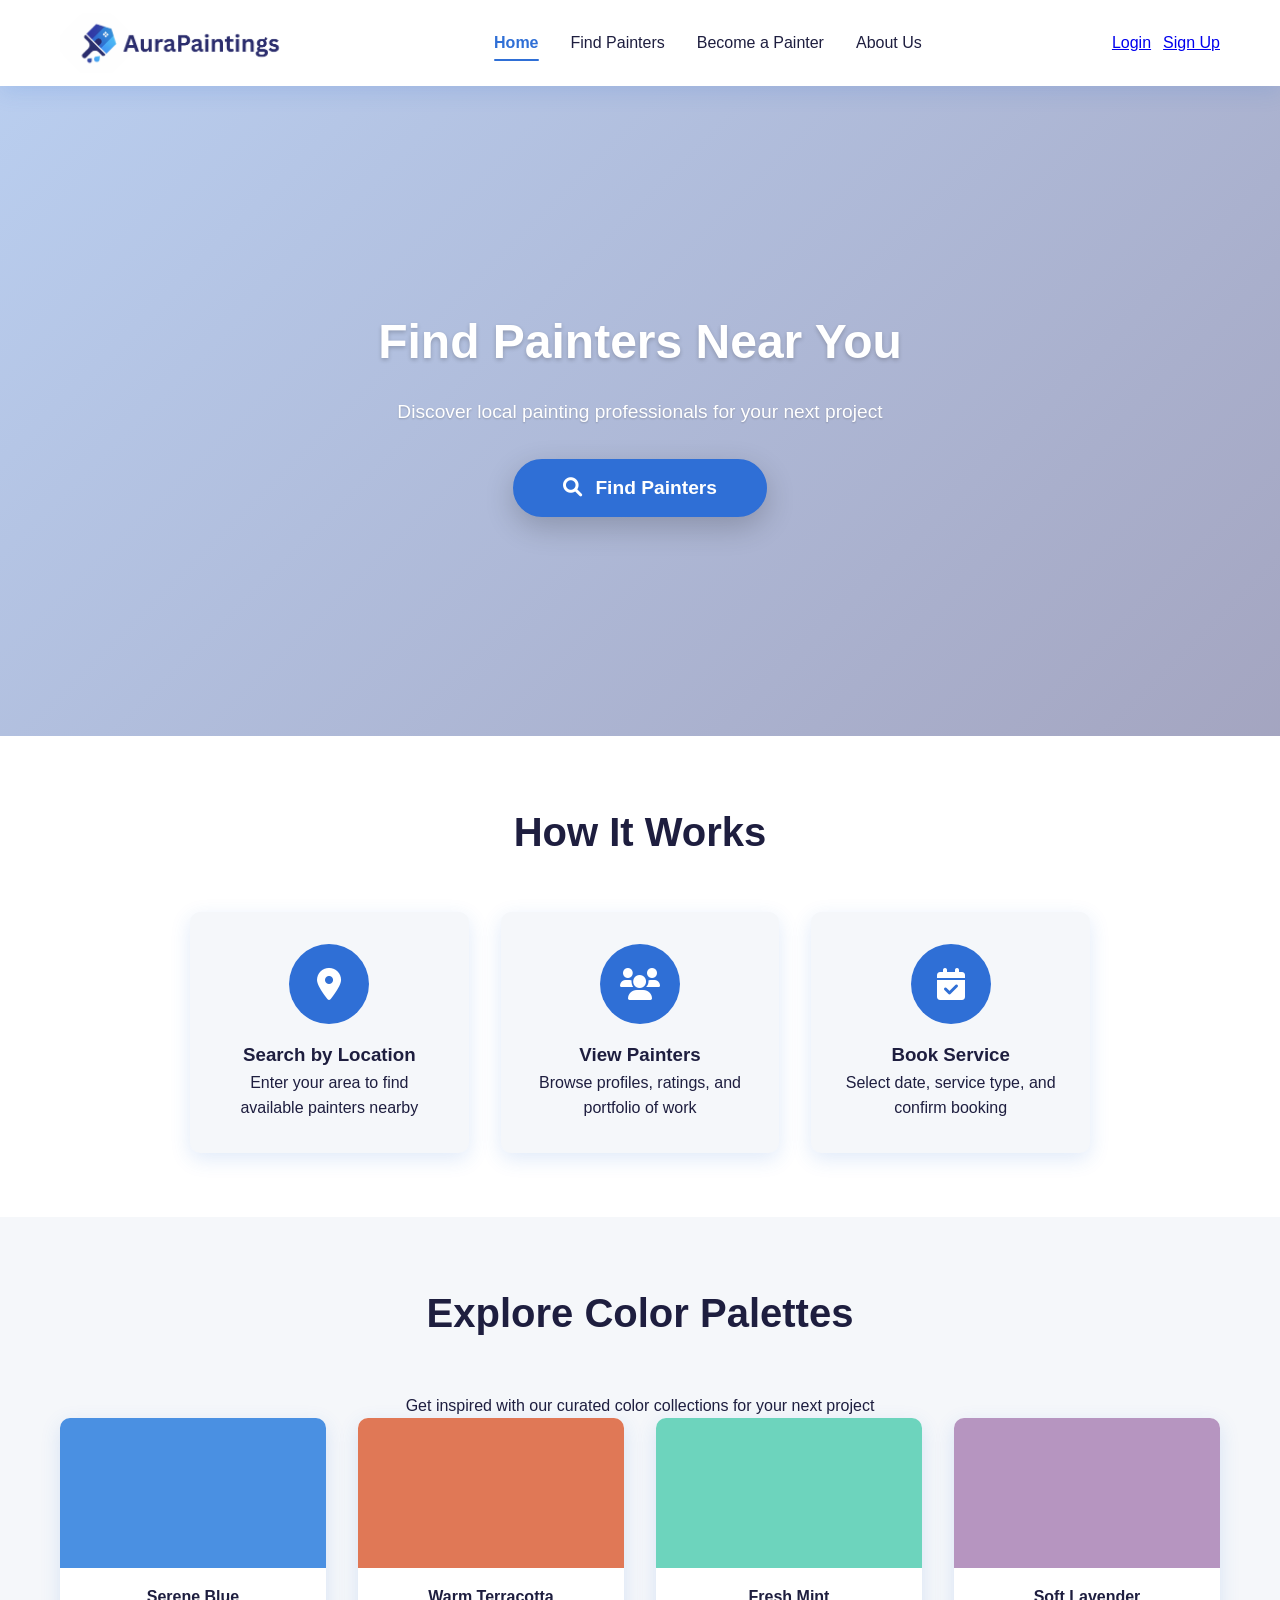
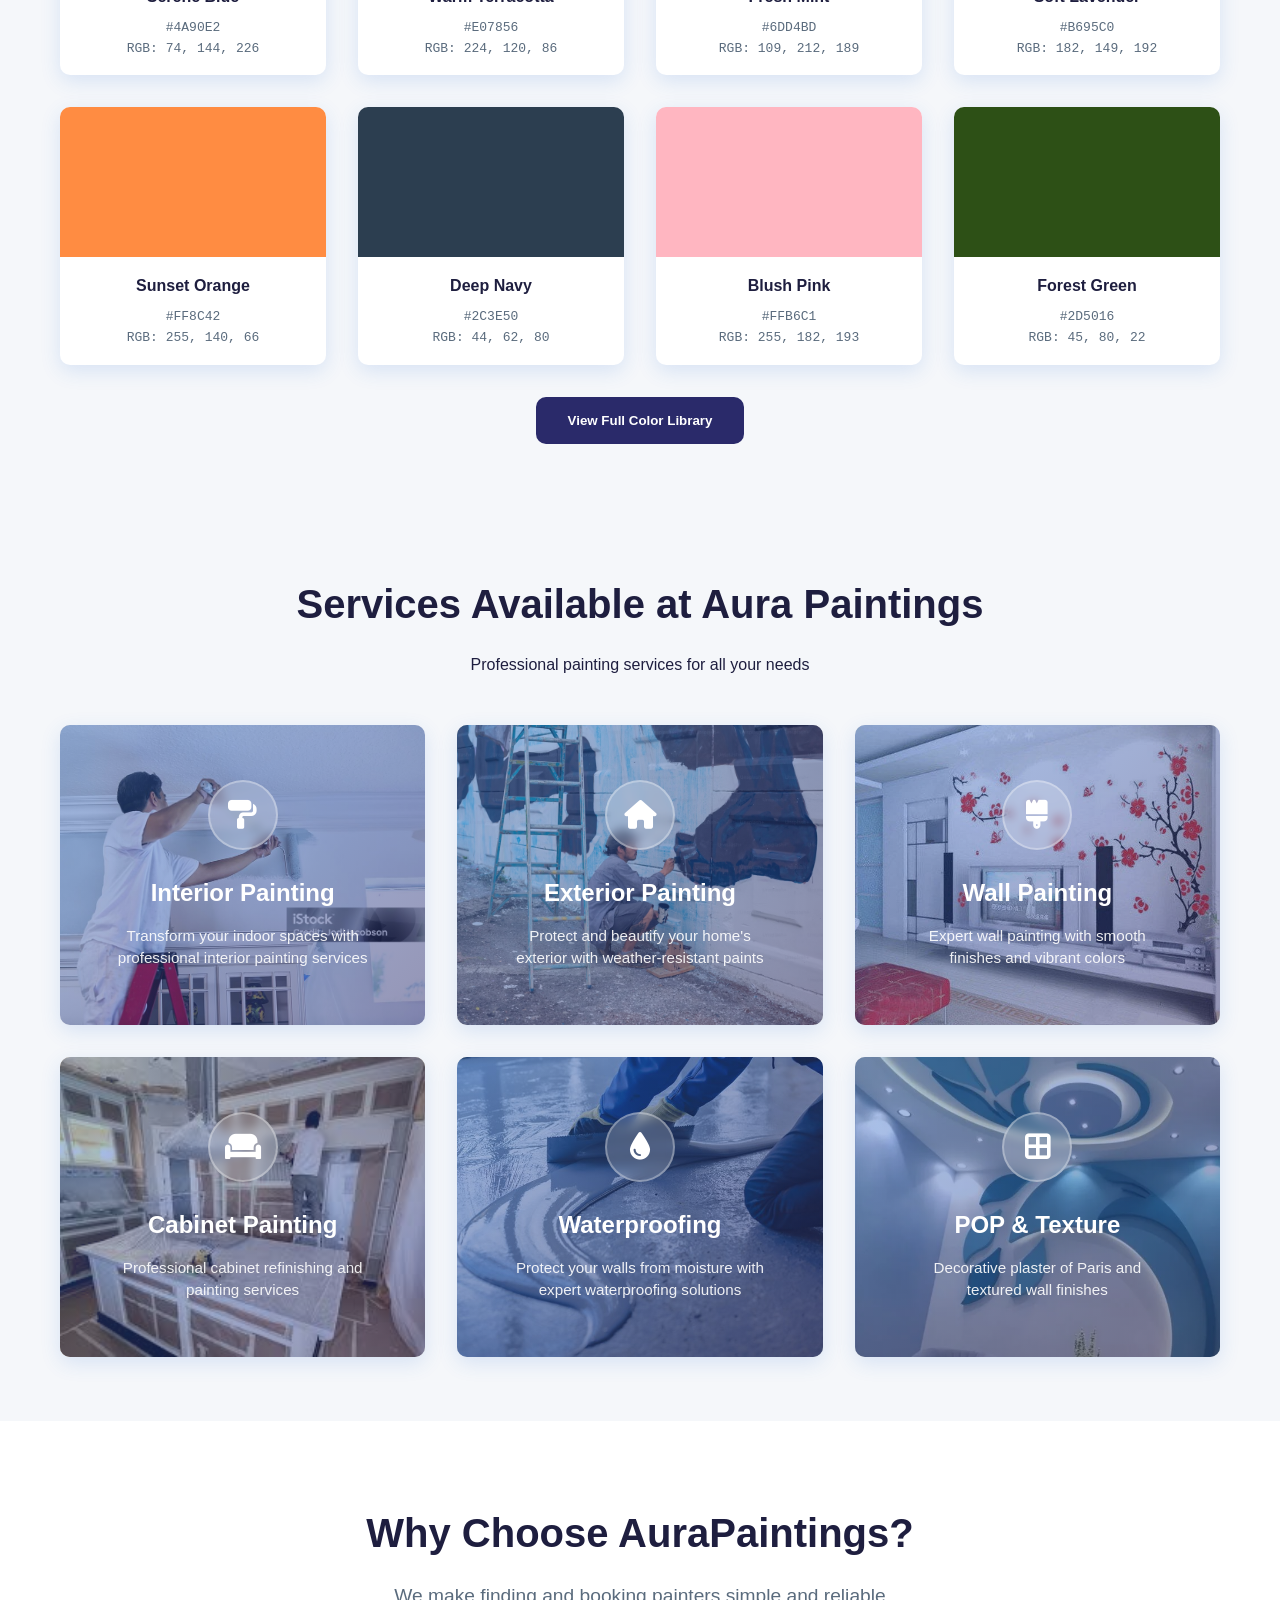
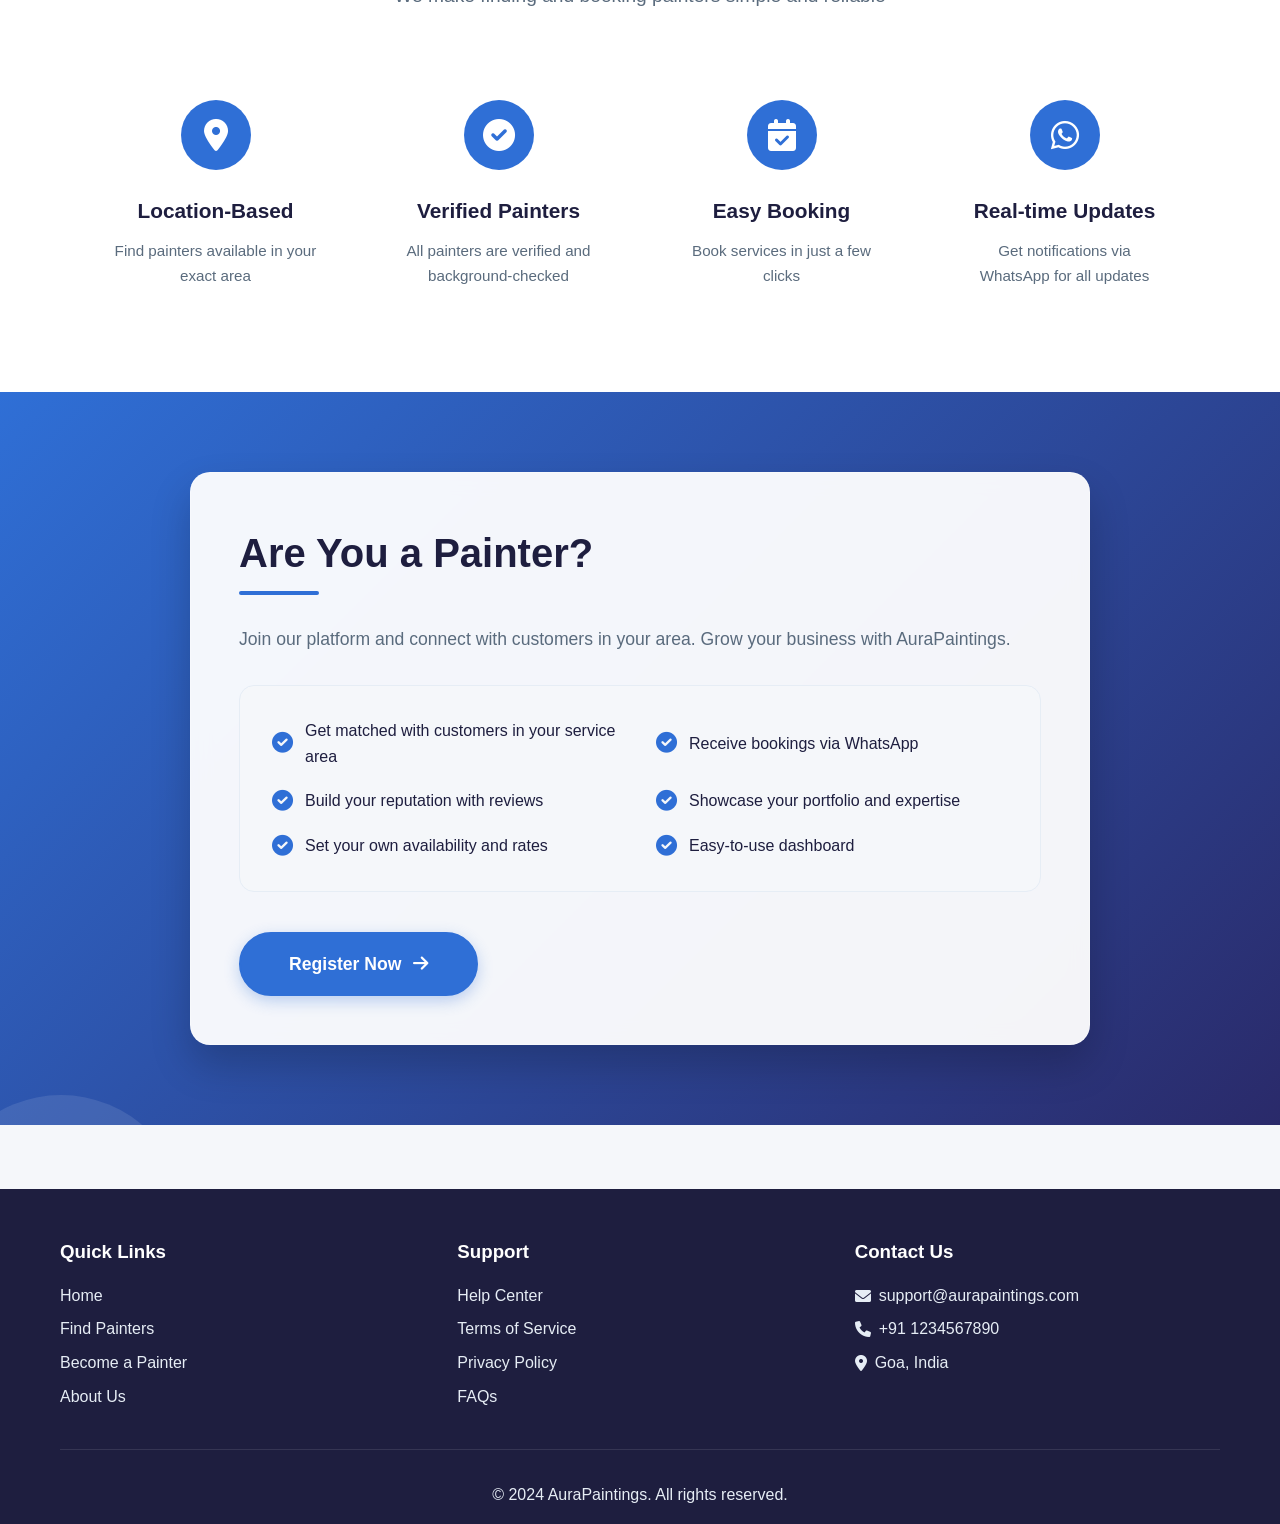
==== index.html @ fc6d00f0 "V1" ====
<!DOCTYPE html>
<html lang="en">
<head>
    <meta charset="UTF-8">
    <meta name="viewport" content="width=device-width, initial-scale=1.0">
    <title>AuraPaintings - Find Professional Painters</title>
    <link rel="stylesheet" href="css/style.css">
    <link rel="stylesheet" href="https://cdnjs.cloudflare.com/ajax/libs/font-awesome/6.0.0/css/all.min.css">
</head>
<body>
    <!-- Navbar -->
   <!-- Navbar -->
<!-- Navbar -->
<!-- Navbar -->
<!-- Navbar -->
<nav class="navbar">
    <div class="nav-container">
        <!-- Logo - Left on desktop, Center on mobile -->
        <div class="logo-area">
            <a href="index.html">
                <img src="images/logo.png" alt="AuraPaintings" onerror="this.style.display='none'; this.parentElement.innerHTML='<h2>AuraPaintings</h2>';">
                <h2 style="display: none;">AuraPaintings</h2>
            </a>
        </div>
        
        <!-- Desktop Navigation Links (Visible only on desktop) -->
        <div class="desktop-nav">
            <a href="index.html" class="active">Home</a>
            <a href="find-painters.html">Find Painters</a>
            <a href="become-painter.html">Become a Painter</a>
            <!-- <a href="color-library.html">Color Library</a> -->
            <a href="about.html">About Us</a>
            <!-- <a href="contact.html">Contact</a> -->
        </div>
        
        <!-- Auth Buttons - Right (Visible on desktop) -->
        <div class="auth-buttons desktop-only">
            <a href="login.html" class="btn btn-outline">Login</a>
            <a href="signup.html" class="btn btn-primary">Sign Up</a>
        </div>
        
        <!-- Hamburger Menu - Right on mobile (Hidden on desktop) -->
        <div class="hamburger-menu mobile-only" id="hamburgerMenu" onclick="toggleMobileMenu()">
            <span></span>
            <span></span>
            <span></span>
        </div>
    </div>
</nav>

<!-- Mobile Navigation Menu (Slide-out from right) -->
<div class="mobile-nav" id="mobileNav">
    <div class="mobile-nav-header">
        <h3>Menu</h3>
        <button class="close-menu" onclick="toggleMobileMenu()">×</button>
    </div>
    
    <ul class="mobile-nav-links">
        <li><a href="index.html"><i class="fas fa-home"></i> Home</a></li>
        <li><a href="find-painters.html"><i class="fas fa-search"></i> Find Painters</a></li>
        <li><a href="become-painter.html"><i class="fas fa-brush"></i> Become a Painter</a></li>
        <!-- <li><a href="color-library.html"><i class="fas fa-palette"></i> Color Library</a></li> -->
        <li><a href="about.html"><i class="fas fa-info-circle"></i> About Us</a></li>
        <!-- <li><a href="contact.html"><i class="fas fa-envelope"></i> Contact</a></li> -->
    </ul>
    
    <div class="mobile-nav-footer">
        <a href="login.html" class="btn btn-outline">Login</a>
        <a href="signup.html" class="btn btn-primary">Sign Up</a>
    </div>
</div>

<!-- Menu Overlay -->
<div class="menu-overlay" id="menuOverlay" onclick="toggleMobileMenu()"></div>

    <!-- Hero Section -->
   <section class="hero">
    <!-- Video Background -->
    <div class="video-background">
        <video autoplay loop muted playsinline>
            <!-- Add multiple sources for compatibility -->
            <source src="images\8675539-hd_1920_1080_30fps.mp4" type="video/mp4">
            <!-- Fallback if video doesn't load -->
            Your browser does not support the video tag.
        </video>
    </div>
    <!-- Color Overlay -->
    <div class="video-overlay"></div>
    
    <!-- Content -->
      <div class="container">
        <h1>Find Painters Near You</h1>
        <p>Discover local painting professionals for your next project</p>
        <div class="button-container">
            <button onclick="window.location.href='find-painters.html'" class="btn-hero">
                <i class="fas fa-search"></i> Find Painters
            </button>
        </div>
    </div>
</section>

    <!-- How It Works -->
    <section class="how-it-works">
        <div class="container">
            <h2>How It Works</h2>
            <div class="steps">
                <div class="step-card">
                    <div class="step-icon"><i class="fas fa-map-marker-alt"></i></div>
                    <h3>Search by Location</h3>
                    <p>Enter your area to find available painters nearby</p>
                </div>
                <div class="step-card">
                    <div class="step-icon"><i class="fas fa-users"></i></div>
                    <h3>View Painters</h3>
                    <p>Browse profiles, ratings, and portfolio of work</p>
                </div>
                <div class="step-card">
                    <div class="step-icon"><i class="fas fa-calendar-check"></i></div>
                    <h3>Book Service</h3>
                    <p>Select date, service type, and confirm booking</p>
                </div>
            </div>
        </div>
    </section>

    <!-- Color Palettes -->
    <section class="color-palettes">
        <div class="container">
            <h2>Explore Color Palettes</h2>
            <p class="text-center">Get inspired with our curated color collections for your next project</p>
            
            <div class="color-grid">
                <div class="color-card">
                    <div class="color-swatch" style="background: #4A90E2;"></div>
                    <div class="color-info">
                        <div class="color-name">Serene Blue</div>
                        <div class="color-hex">#4A90E2</div>
                        <div class="color-hex">RGB: 74, 144, 226</div>
                    </div>
                </div>
                <div class="color-card">
                    <div class="color-swatch" style="background: #E07856;"></div>
                    <div class="color-info">
                        <div class="color-name">Warm Terracotta</div>
                        <div class="color-hex">#E07856</div>
                        <div class="color-hex">RGB: 224, 120, 86</div>
                    </div>
                </div>
                <div class="color-card">
                    <div class="color-swatch" style="background: #6DD4BD;"></div>
                    <div class="color-info">
                        <div class="color-name">Fresh Mint</div>
                        <div class="color-hex">#6DD4BD</div>
                        <div class="color-hex">RGB: 109, 212, 189</div>
                    </div>
                </div>
                <div class="color-card">
                    <div class="color-swatch" style="background: #B695C0;"></div>
                    <div class="color-info">
                        <div class="color-name">Soft Lavender</div>
                        <div class="color-hex">#B695C0</div>
                        <div class="color-hex">RGB: 182, 149, 192</div>
                    </div>
                </div>
            </div>

            <div class="color-grid" style="margin-top: 2rem;">
                <div class="color-card">
                    <div class="color-swatch" style="background: #FF8C42;"></div>
                    <div class="color-info">
                        <div class="color-name">Sunset Orange</div>
                        <div class="color-hex">#FF8C42</div>
                        <div class="color-hex">RGB: 255, 140, 66</div>
                    </div>
                </div>
                <div class="color-card">
                    <div class="color-swatch" style="background: #2C3E50;"></div>
                    <div class="color-info">
                        <div class="color-name">Deep Navy</div>
                        <div class="color-hex">#2C3E50</div>
                        <div class="color-hex">RGB: 44, 62, 80</div>
                    </div>
                </div>
                <div class="color-card">
                    <div class="color-swatch" style="background: #FFB6C1;"></div>
                    <div class="color-info">
                        <div class="color-name">Blush Pink</div>
                        <div class="color-hex">#FFB6C1</div>
                        <div class="color-hex">RGB: 255, 182, 193</div>
                    </div>
                </div>
                <div class="color-card">
                    <div class="color-swatch" style="background: #2D5016;"></div>
                    <div class="color-info">
                        <div class="color-name">Forest Green</div>
                        <div class="color-hex">#2D5016</div>
                        <div class="color-hex">RGB: 45, 80, 22</div>
                    </div>
                </div>
            </div>

            <button class="btn-secondary" onclick="viewFullLibrary()">View Full Color Library</button>
        </div>
    </section>

    <!-- Services -->
   <section class="services">
    <div class="container">
        <h2>Services Available at Aura Paintings</h2>
        <p class="text-center">Professional painting services for all your needs</p>
        
        <div class="service-grid">
            <div class="service-card" style="background-image: url('images/services/interiorPainting.jpg');">
                <div class="service-overlay"></div>
                <div class="service-content">
                    <div class="service-icon"><i class="fas fa-paint-roller"></i></div>
                    <h3>Interior Painting</h3>
                    <p>Transform your indoor spaces with professional interior painting services</p>
                </div>
            </div>
            
            <div class="service-card" style="background-image: url('images/services/exterior painting.avif');">
                <div class="service-overlay"></div>
                <div class="service-content">
                    <div class="service-icon"><i class="fas fa-home"></i></div>
                    <h3>Exterior Painting</h3>
                    <p>Protect and beautify your home's exterior with weather-resistant paints</p>
                </div>
            </div>
            
            <div class="service-card" style="background-image: url('images/services/wallpainting.webp');">
                <div class="service-overlay"></div>
                <div class="service-content">
                    <div class="service-icon"><i class="fas fa-brush"></i></div>
                    <h3>Wall Painting</h3>
                    <p>Expert wall painting with smooth finishes and vibrant colors</p>
                </div>
            </div>
            
            <div class="service-card" style="background-image: url('images/services/cabinet.jpg');">
                <div class="service-overlay"></div>
                <div class="service-content">
                    <div class="service-icon"><i class="fas fa-couch"></i></div>
                    <h3>Cabinet Painting</h3>
                    <p>Professional cabinet refinishing and painting services</p>
                </div>
            </div>
            
            <div class="service-card" style="background-image: url('images/services/waterproofing.jpg');">
                <div class="service-overlay"></div>
                <div class="service-content">
                    <div class="service-icon"><i class="fas fa-tint"></i></div>
                    <h3>Waterproofing</h3>
                    <p>Protect your walls from moisture with expert waterproofing solutions</p>
                </div>
            </div>
            
            <div class="service-card" style="background-image: url('images/services/pop.webp');">
                <div class="service-overlay"></div>
                <div class="service-content">
                    <div class="service-icon"><i class="fas fa-border-all"></i></div>
                    <h3>POP & Texture</h3>
                    <p>Decorative plaster of Paris and textured wall finishes</p>
                </div>
            </div>
        </div>
    </div>
</section>
<!-- ===== WHY CHOOSE US ===== -->
<section class="why-choose-us">
    <div class="container">
        <h2>Why Choose AuraPaintings?</h2>
        <p class="section-subtitle">We make finding and booking painters simple and reliable</p>
        
        <div class="features-grid">
            <!-- Feature 1 -->
            <div class="feature-card">
                <div class="feature-icon">
                    <i class="fas fa-map-marker-alt"></i>
                </div>
                <h3>Location-Based</h3>
                <p>Find painters available in your exact area</p>
            </div>
            
            <!-- Feature 2 -->
            <div class="feature-card">
                <div class="feature-icon">
                    <i class="fas fa-check-circle"></i>
                </div>
                <h3>Verified Painters</h3>
                <p>All painters are verified and background-checked</p>
            </div>
            
            <!-- Feature 3 -->
            <div class="feature-card">
                <div class="feature-icon">
                    <i class="fas fa-calendar-check"></i>
                </div>
                <h3>Easy Booking</h3>
                <p>Book services in just a few clicks</p>
            </div>
            
            <!-- Feature 4 -->
            <div class="feature-card">
                <div class="feature-icon">
                    <i class="fab fa-whatsapp"></i>
                </div>
                <h3>Real-time Updates</h3>
                <p>Get notifications via WhatsApp for all updates</p>
            </div>
        </div>
    </div>
</section>

<!-- ===== JOIN AS PAINTER ===== -->
<section class="join-painter">
    <div class="container">
        <div class="painter-cta">
            <div class="painter-cta-content">
                <h2>Are You a Painter?</h2>
                <p class="cta-subtitle">Join our platform and connect with customers in your area. Grow your business with AuraPaintings.</p>
                
                <div class="benefits-grid">
                    <div class="benefit-item">
                        <i class="fas fa-check-circle"></i>
                        <span>Get matched with customers in your service area</span>
                    </div>
                    <div class="benefit-item">
                        <i class="fas fa-check-circle"></i>
                        <span>Receive bookings via WhatsApp</span>
                    </div>
                    <div class="benefit-item">
                        <i class="fas fa-check-circle"></i>
                        <span>Build your reputation with reviews</span>
                    </div>
                    <div class="benefit-item">
                        <i class="fas fa-check-circle"></i>
                        <span>Showcase your portfolio and expertise</span>
                    </div>
                    <div class="benefit-item">
                        <i class="fas fa-check-circle"></i>
                        <span>Set your own availability and rates</span>
                    </div>
                    <div class="benefit-item">
                        <i class="fas fa-check-circle"></i>
                        <span>Easy-to-use dashboard</span>
                    </div>
                </div>
                
                <a href="become-painter.html" class="btn-register">
                    Register Now <i class="fas fa-arrow-right"></i>
                </a>
            </div>
        </div>
    </div>
</section>

    <!-- Footer -->
    <footer class="footer">
        <div class="container">
            <div class="footer-content">
                <div class="footer-section">
                    <h3>Quick Links</h3>
                    <ul>
                        <li><a href="index.html">Home</a></li>
                        <li><a href="find-painters.html">Find Painters</a></li>
                        <li><a href="#">Become a Painter</a></li>
                        <li><a href="#">About Us</a></li>
                    </ul>
                </div>
                <div class="footer-section">
                    <h3>Support</h3>
                    <ul>
                        <li><a href="#">Help Center</a></li>
                        <li><a href="#">Terms of Service</a></li>
                        <li><a href="#">Privacy Policy</a></li>
                        <li><a href="#">FAQs</a></li>
                    </ul>
                </div>
                <div class="footer-section">
                    <h3>Contact Us</h3>
                    <ul class="contact-info">
                        <li><i class="fas fa-envelope"></i> support@aurapaintings.com</li>
                        <li><i class="fas fa-phone"></i> +91 1234567890</li>
                        <li><i class="fas fa-map-marker-alt"></i> Goa, India</li>
                    </ul>
                </div>
            </div>
            <div class="footer-bottom">
                <p>&copy; 2024 AuraPaintings. All rights reserved.</p>
            </div>
        </div>
    </footer>

    <script src="js/main.js"></script>
</body>
</html>
---- css/style.css ----
/* ===== RESET & BASE STYLES ===== */
* {
    margin: 0;
    padding: 0;
    box-sizing: border-box;
}

:root {
    /* Brand Colors (from logo) */
    --primary: #2F6FD6;        /* Main blue */
    --secondary: #2A2A6A;      /* Dark blue / text logo color */
    --accent: #6EC8FF;         /* Light cyan highlight */

    /* UI Colors */
    --dark: #1E1E3F;
    --light: #F5F7FA;
    --gray: #E6EDF5;
    --white: #FFFFFF;

    /* Status Colors */
    --success: #2ECC71;
    --danger: #FF6B6B;
    --warning: #FF8C42;

    /* Text */
    --text-dark: #1E1E3F;
    --text-light: #5A6B7D;

    /* UI Effects */
    --shadow: 0 6px 20px rgba(47, 111, 214, 0.15);
    --border-radius: 10px;
}

body {
    font-family: -apple-system, BlinkMacSystemFont, 'Segoe UI', Roboto, Oxygen, Ubuntu, sans-serif;
    line-height: 1.6;
    color: var(--text-dark);
    background-color: var(--light);
}

.container {
    max-width: 1200px;
    margin: 0 auto;
    padding: 0 20px;
}

/* ===== NAVBAR ===== */
/* ===== NAVBAR ===== */
.navbar {
    background: var(--white);
    box-shadow: var(--shadow);
    position: sticky;
    top: 0;
    z-index: 1000;
    padding: 0.8rem 0;
}

.nav-container {
    display: flex;
    justify-content: space-between;
    align-items: center;
    max-width: 1200px;
    margin: 0 auto;
    padding: 0 20px;
}

/* Logo Area */
.logo-area {
    display: flex;
    align-items: center;
}

.logo-area a {
    display: flex;
    align-items: center;
    text-decoration: none;
}

.logo-area img {
    max-height: 60px;
    width: auto;
    display: block;
}

.logo-area h2 {
    color: var(--primary);
    font-size: 1.5rem;
    margin: 0;
}

/* Desktop Navigation */
.desktop-nav {
    display: flex;
    gap: 2rem;
    align-items: center;
}

.desktop-nav a {
    text-decoration: none;
    color: var(--text-dark);
    font-weight: 500;
    transition: color 0.3s;
    font-size: 1rem;
}

.desktop-nav a:hover {
    color: var(--primary);
}

.desktop-nav a.active {
    color: var(--primary);
    font-weight: 600;
    position: relative;
}

.desktop-nav a.active::after {
    content: '';
    position: absolute;
    bottom: -5px;
    left: 0;
    width: 100%;
    height: 2px;
    background: var(--primary);
    border-radius: 2px;
}

/* Auth Buttons */
.auth-buttons {
    display: flex;
    gap: 0.75rem;
    align-items: center;
}

/* Hamburger Menu (Mobile Only) */
.hamburger-menu {
    display: none;
    flex-direction: column;
    cursor: pointer;
    padding: 0.5rem;
    z-index: 1001;
}

.hamburger-menu span {
    width: 28px;
    height: 3px;
    background-color: var(--primary);
    margin: 3px 0;
    transition: 0.3s;
    border-radius: 3px;
    display: block;
}

.hamburger-menu.active span:nth-child(1) {
    transform: rotate(45deg) translate(5px, 5px);
}

.hamburger-menu.active span:nth-child(2) {
    opacity: 0;
}

.hamburger-menu.active span:nth-child(3) {
    transform: rotate(-45deg) translate(7px, -6px);
}

/* Mobile Navigation Menu (Slide-out) */
.mobile-nav {
    position: fixed;
    top: 0;
    right: -100%;
    width: 300px;
    height: 100vh;
    background: var(--white);
    box-shadow: -2px 0 20px rgba(0,0,0,0.15);
    transition: right 0.3s ease;
    z-index: 1002;
    display: flex;
    flex-direction: column;
}

.mobile-nav.active {
    right: 0;
}

.mobile-nav-header {
    display: flex;
    justify-content: space-between;
    align-items: center;
    padding: 1.5rem;
    border-bottom: 1px solid var(--gray);
}

.mobile-nav-header h3 {
    color: var(--primary);
    margin: 0;
}

.close-menu {
    background: none;
    border: none;
    font-size: 2rem;
    cursor: pointer;
    color: var(--text-light);
    line-height: 1;
    width: 40px;
    height: 40px;
    display: flex;
    align-items: center;
    justify-content: center;
}

.close-menu:hover {
    color: var(--danger);
}

.mobile-nav-links {
    list-style: none;
    padding: 1.5rem;
    margin: 0;
    flex: 1;
}

.mobile-nav-links li {
    margin-bottom: 1rem;
}

.mobile-nav-links li a {
    display: flex;
    align-items: center;
    gap: 1rem;
    padding: 0.75rem 1rem;
    color: var(--text-dark);
    text-decoration: none;
    font-size: 1.1rem;
    border-radius: var(--border-radius);
    transition: all 0.2s;
}

.mobile-nav-links li a i {
    width: 24px;
    color: var(--primary);
    font-size: 1.2rem;
}

.mobile-nav-links li a:hover {
    background: var(--light);
    color: var(--primary);
}

.mobile-nav-footer {
    padding: 1.5rem;
    border-top: 1px solid var(--gray);
    display: flex;
    flex-direction: column;
    gap: 0.75rem;
}

.mobile-nav-footer .btn {
    width: 100%;
    text-align: center;
}

/* Menu Overlay */
.menu-overlay {
    display: none;
    position: fixed;
    top: 0;
    left: 0;
    width: 100%;
    height: 100%;
    background: rgba(0, 0, 0, 0.5);
    z-index: 1001;
}

.menu-overlay.active {
    display: block;
}

/* ===== RESPONSIVE DESIGN ===== */

/* Desktop Styles (769px and above) */
@media screen and (min-width: 769px) {
    .desktop-nav {
        display: flex;
    }
    
    .auth-buttons.desktop-only {
        display: flex;
    }
    
    .hamburger-menu.mobile-only {
        display: none;
    }
    
    .mobile-nav,
    .menu-overlay {
        display: none;
    }
}

/* Mobile Styles (768px and below) */
@media screen and (max-width: 768px) {
    .nav-container {
        position: relative;
    }
    
    .logo-area {
        position: absolute;
        left: 50%;
        transform: translateX(-50%);
    }
    
    .desktop-nav {
        display: none;
    }
    
    .auth-buttons.desktop-only {
        display: none;
    }
    
    .hamburger-menu.mobile-only {
        display: flex;
        margin-left: auto;
    }
    
    .logo-area img {
        max-height: 35px;
    }
}








/* ===== HERO SECTION WITH VIDEO ===== */
.hero {
    position: relative;
    color: var(--white);
    padding: 6rem 0;
    text-align: center;
    overflow: hidden;
    min-height: 650px;
    display: flex;
    align-items: center;
}

.video-background {
    position: absolute;
    top: 0;
    left: 0;
    width: 100%;
    height: 100%;
    z-index: 0;
}

.video-background video {
    width: 100%;
    height: 100%;
    object-fit: cover;
    object-position: center;
}

.video-overlay {
    position: absolute;
    top: 0;
    left: 0;
    width: 100%;
    height: 100%;
    /* Much more transparent to show video */
    background: linear-gradient(135deg, rgba(47, 111, 214, 0.3), rgba(42, 42, 106, 0.4));
    z-index: 1;
}

.hero .container {
    position: relative;
    z-index: 2;
    width: 100%;
}

.hero h1 {
    font-size: 3rem;
    margin-bottom: 1rem;
    text-shadow: 0 2px 4px rgba(0,0,0,0.2);
}

.hero p {
    font-size: 1.2rem;
    margin-bottom: 2rem;
    text-shadow: 0 1px 2px rgba(0,0,0,0.2);
}

/* Search Box */
.search-box {
    max-width: 600px;
    margin: 0 auto;
    background: var(--white);
    border-radius: 50px;
    padding: 0.5rem;
    display: flex;
    box-shadow: var(--shadow);
}

.search-box input {
    flex: 1;
    padding: 1rem;
    border: none;
    border-radius: 50px;
    outline: none;
    font-size: 1rem;
}

.search-box button {
    padding: 1rem 2rem;
    border: none;
    border-radius: 50px;
    background: var(--primary);
    color: var(--white);
    cursor: pointer;
    font-weight: 600;
    transition: background 0.3s;
}

.search-box button:hover {
    background: var(--secondary);
}
/* Hero Button Container */
.button-container {
    max-width: 600px;
    margin: 0 auto;
    text-align: center;
}

/* Hero Button */
.btn-hero {
    padding: 1rem 3rem;
    border: none;
    border-radius: 50px;
    background: var(--primary);
    color: var(--white);
    cursor: pointer;
    font-weight: 600;
    font-size: 1.2rem;
    transition: all 0.3s ease;
    box-shadow: 0 10px 30px rgba(0,0,0,0.2);
    display: inline-block;
    border: 2px solid var(--primary);
}

.btn-hero:hover {
    background: transparent;
    color: var(--white);
    transform: translateY(-2px);
    box-shadow: 0 15px 35px rgba(0,0,0,0.3);
}

.btn-hero i {
    margin-right: 8px;
}

/* Optional: Add a second button style if needed */
.btn-hero-outline {
    padding: 1rem 3rem;
    border: 2px solid var(--white);
    border-radius: 50px;
    background: transparent;
    color: var(--white);
    cursor: pointer;
    font-weight: 600;
    font-size: 1.2rem;
    transition: all 0.3s ease;
    box-shadow: 0 10px 30px rgba(0,0,0,0.2);
    display: inline-block;
    margin-left: 1rem;
}

.btn-hero-outline:hover {
    background: var(--white);
    color: var(--primary);
    transform: translateY(-2px);
}

/* Mobile responsive */
@media (max-width: 768px) {
    .btn-hero {
        padding: 0.8rem 2rem;
        font-size: 1rem;
    }
    
    .btn-hero-outline {
        padding: 0.8rem 2rem;
        font-size: 1rem;
        margin-left: 0.5rem;
    }
}

/* If you want two buttons side by side */
.button-group {
    display: flex;
    gap: 1rem;
    justify-content: center;
    flex-wrap: wrap;
}

/* Hide video on mobile for better performance */
@media (max-width: 768px) {
    .video-background {
        display: none;
    }
    
    .hero {
        background: linear-gradient(135deg, var(--primary), var(--secondary));
    }
    
    .hero h1 {
        font-size: 2rem;
    }
}

/* ===== HOW IT WORKS ===== */
.how-it-works {
    padding: 4rem 0;
    background: var(--white);
}

.how-it-works h2 {
    text-align: center;
    margin-bottom: 3rem;
    font-size: 2.5rem;
    color: var(--dark);
}

.steps {
    display: grid;
    grid-template-columns: repeat(3, 1fr);
    gap: 2rem;
    max-width: 900px;
    margin: 0 auto;
}

.step-card {
    text-align: center;
    padding: 2rem;
    background: var(--light);
    border-radius: var(--border-radius);
    box-shadow: var(--shadow);
    transition: transform 0.3s;
}

.step-card:hover {
    transform: translateY(-5px);
}

.step-icon {
    width: 80px;
    height: 80px;
    background: var(--primary);
    color: var(--white);
    border-radius: 50%;
    display: flex;
    align-items: center;
    justify-content: center;
    font-size: 2rem;
    margin: 0 auto 1rem;
}

/* ===== COLOR PALETTES ===== */
.color-palettes {
    padding: 4rem 0;
    background: var(--light);
}

.color-palettes h2 {
    text-align: center;
    margin-bottom: 3rem;
    font-size: 2.5rem;
    color: var(--dark);
}

.color-grid {
    display: grid;
    grid-template-columns: repeat(auto-fit, minmax(200px, 1fr));
    gap: 2rem;
    margin-bottom: 2rem;
}

.color-card {
    background: var(--white);
    border-radius: var(--border-radius);
    overflow: hidden;
    box-shadow: var(--shadow);
    transition: transform 0.3s;
}

.color-card:hover {
    transform: scale(1.05);
}

.color-swatch {
    height: 150px;
    width: 100%;
}

.color-info {
    padding: 1rem;
    text-align: center;
}

.color-name {
    font-weight: 600;
    margin-bottom: 0.5rem;
    color: var(--text-dark);
}

.color-hex {
    color: var(--text-light);
    font-family: monospace;
}

.btn-secondary {
    background: var(--secondary);
    color: var(--white);
    border: none;
    padding: 1rem 2rem;
    border-radius: var(--border-radius);
    cursor: pointer;
    font-weight: 600;
    transition: background 0.3s;
    display: block;
    margin: 2rem auto 0;
}

.btn-secondary:hover {
    background: var(--primary);
}

/* ===== SERVICES WITH BACKGROUND IMAGES ===== */
.services {
    padding: 4rem 0;
    background: var(--light);
}

.services h2 {
    text-align: center;
    margin-bottom: 1rem;
    font-size: 2.5rem;
    color: var(--dark);
}

.services > .container > p {
    margin-bottom: 3rem;
}

.service-grid {
    display: grid;
    grid-template-columns: repeat(3, 1fr);
    gap: 2rem;
}

.service-card {
    position: relative;
    border-radius: var(--border-radius);
    overflow: hidden;
    box-shadow: var(--shadow);
    height: 300px;
    background-size: cover;
    background-position: center;
    background-repeat: no-repeat;
    transition: transform 0.3s, box-shadow 0.3s;
    cursor: pointer;
}

.service-card:hover {
    transform: translateY(-5px);
    box-shadow: 0 15px 30px rgba(47, 111, 214, 0.3);
}

.service-overlay {
    position: absolute;
    top: 0;
    left: 0;
    width: 100%;
    height: 100%;
    background: linear-gradient(135deg, rgba(47, 111, 214, 0.4), rgba(42, 42, 106, 0.5));
    z-index: 1;
    transition: background 0.3s;
}

.service-card:hover .service-overlay {
    background: linear-gradient(135deg, rgba(47, 111, 214, 0.2), rgba(42, 42, 106, 0.3));
}

.service-content {
    position: relative;
    z-index: 2;
    height: 100%;
    display: flex;
    flex-direction: column;
    align-items: center;
    justify-content: center;
    padding: 2rem;
    text-align: center;
    color: var(--white);
}

.service-icon {
    width: 70px;
    height: 70px;
    background: rgba(255, 255, 255, 0.2);
    backdrop-filter: blur(5px);
    color: var(--white);
    border-radius: 50%;
    display: flex;
    align-items: center;
    justify-content: center;
    font-size: 1.8rem;
    margin: 0 auto 1.5rem;
    border: 2px solid rgba(255, 255, 255, 0.3);
    transition: all 0.3s;
}

.service-card:hover .service-icon {
    background: rgba(255, 255, 255, 0.3);
    transform: scale(1.1);
}

.service-content h3 {
    font-size: 1.5rem;
    margin-bottom: 0.75rem;
    font-weight: 600;
}

.service-content p {
    font-size: 0.95rem;
    line-height: 1.5;
    opacity: 0.9;
    max-width: 250px;
}

/* Responsive adjustments */
@media (max-width: 992px) {
    .service-grid {
        grid-template-columns: repeat(2, 1fr);
    }
}

@media (max-width: 768px) {
    .service-grid {
        grid-template-columns: 1fr;
    }
    
    .service-card {
        height: 250px;
    }
    
    .services h2 {
        font-size: 2rem;
    }
}
/* ===== PAINTER CARDS ===== */
/* ===== PAINTER CARDS ===== */
.painter-grid {
    display: grid;
    grid-template-columns: repeat(auto-fit, minmax(300px, 1fr));
    gap: 2rem;
    padding: 2rem 0;
}

.painter-card {
    background: var(--white);
    border-radius: var(--border-radius);
    padding: 1.5rem;
    box-shadow: var(--shadow);
    transition: transform 0.3s;
    position: relative;
}

.painter-card:hover {
    transform: translateY(-5px);
}

.painter-profile-header {
    display: flex;
    align-items: center;
    gap: 1rem;
    margin-bottom: 1.5rem;
}

.painter-avatar {
    width: 70px;
    height: 70px;
    border-radius: 50%;
    overflow: hidden;
    border: 3px solid var(--primary);
    box-shadow: 0 4px 10px rgba(47, 111, 214, 0.3);
}

.painter-avatar img {
    width: 100%;
    height: 100%;
    object-fit: cover;
}

.painter-whatsapp-center {
    flex: 1;
    display: flex;
    justify-content: flex-end;
}

.whatsapp-icon {
    font-size: 2.2rem;
    color: #25D366;
    cursor: pointer;
    transition: transform 0.2s;
}

.whatsapp-icon:hover {
    transform: scale(1.1);
}

.painter-name {
    font-size: 1.35rem;
    font-weight: 700;
    margin-bottom: 0.5rem;
    color: var(--dark);
}

.painter-specialty {
    color: var(--primary);
    font-weight: 600;
    font-size: 1rem;
    margin-bottom: 0.5rem;
}

.painter-rating {
    color: var(--text-dark);
    font-weight: 500;
    margin-bottom: 0.5rem;
    font-size: 0.95rem;
}

.painter-rating i {
    color: #FFD700;
    margin-right: 4px;
}

.painter-location {
    color: var(--text-light);
    font-size: 0.95rem;
    margin-bottom: 0.5rem;
    display: flex;
    align-items: center;
    gap: 5px;
}

.painter-location i {
    color: var(--primary);
    width: 16px;
}

.painter-price {
    font-weight: 600;
    color: var(--text-dark);
    margin-bottom: 1.5rem;
    font-size: 1rem;
    padding-bottom: 1rem;
    border-bottom: 1px dashed var(--gray);
}

.painter-actions {
    display: flex;
    gap: 1rem;
    margin-top: 0.5rem;
}

/* Remove status badge styles completely */
.painter-header, .status-badge, .status-available, .status-busy {
    display: none;
}

/* Responsive adjustments */
@media (max-width: 768px) {
    .painter-avatar {
        width: 60px;
        height: 60px;
    }
    
    .whatsapp-icon {
        font-size: 2rem;
    }
    
    .painter-actions {
        flex-direction: column;
    }
    
    .painter-actions .btn {
        width: 100%;
    }
}

.btn-whatsapp {
    background: #25D366;
    color: white;
    border: none;
    padding: 0.75rem 1rem;
    border-radius: var(--border-radius);
    cursor: pointer;
    display: flex;
    align-items: center;
    justify-content: center;
    gap: 0.5rem;
    transition: opacity 0.3s;
    font-weight: 500;
    width: 100%;
    text-align: center;
}

.btn-whatsapp:hover {
    opacity: 0.9;
}

.btn-whatsapp i {
    font-size: 1.2rem;
}
/* ===== WHY CHOOSE US ===== */
.why-choose-us {
    padding: 5rem 0;
    background: var(--white);
}

.why-choose-us h2 {
    text-align: center;
    color: var(--dark);
    font-size: 2.5rem;
    margin-bottom: 1rem;
    font-weight: 700;
}

.section-subtitle {
    text-align: center;
    color: var(--text-light);
    font-size: 1.2rem;
    margin-bottom: 4rem;
    font-weight: 400;
}

.features-grid {
    display: grid;
    grid-template-columns: repeat(4, 1fr);
    gap: 2rem;
    max-width: 1100px;
    margin: 0 auto;
}

.feature-card {
    text-align: center;
    padding: 1.5rem;
    transition: transform 0.3s ease;
}

.feature-card:hover {
    transform: translateY(-5px);
}

.feature-icon {
    width: 70px;
    height: 70px;
    margin: 0 auto 1.5rem;
    background: var(--primary);
    border-radius: 50%;
    display: flex;
    align-items: center;
    justify-content: center;
    font-size: 2rem;
    color: var(--white);
    transition: all 0.3s ease;
}

.feature-card:hover .feature-icon {
    background: var(--secondary);
    transform: scale(1.1);
}

.feature-card h3 {
    color: var(--dark);
    font-size: 1.3rem;
    margin-bottom: 0.75rem;
    font-weight: 600;
}

.feature-card p {
    color: var(--text-light);
    font-size: 0.95rem;
    line-height: 1.6;
    max-width: 220px;
    margin: 0 auto;
}

/* Responsive Design */
@media (max-width: 992px) {
    .features-grid {
        grid-template-columns: repeat(2, 1fr);
        gap: 2.5rem;
    }
    
    .why-choose-us h2 {
        font-size: 2.2rem;
    }
}

@media (max-width: 576px) {
    .features-grid {
        grid-template-columns: 1fr;
        gap: 2rem;
    }
    
    .why-choose-us {
        padding: 3rem 0;
    }
    
    .why-choose-us h2 {
        font-size: 1.8rem;
    }
    
    .section-subtitle {
        font-size: 1rem;
        margin-bottom: 2.5rem;
        padding: 0 1rem;
    }
    
    .feature-card p {
        max-width: 280px;
    }
}
/* ===== FILTERS ===== */
.filters {
    background: var(--white);
    padding: 2rem;
    border-radius: var(--border-radius);
    margin-bottom: 2rem;
    box-shadow: var(--shadow);
}

.filter-group {
    display: grid;
    grid-template-columns: repeat(auto-fit, minmax(200px, 1fr));
    gap: 1rem;
    align-items: end;
}

.filter-item {
    margin-bottom: 1rem;
}

.filter-item label {
    display: block;
    margin-bottom: 0.5rem;
    font-weight: 500;
    color: var(--text-dark);
}

.filter-item select,
.filter-item input {
    width: 100%;
    padding: 0.5rem;
    border: 1px solid var(--gray);
    border-radius: var(--border-radius);
    outline: none;
}

.filter-item input[type="range"] {
    padding: 0;
}

/* ===== BOOKING FORM ===== */
.booking-form {
    max-width: 800px;
    margin: 2rem auto;
    background: var(--white);
    padding: 2rem;
    border-radius: var(--border-radius);
    box-shadow: var(--shadow);
}

.form-group {
    margin-bottom: 1.5rem;
}

.form-group label {
    display: block;
    margin-bottom: 0.5rem;
    font-weight: 500;
    color: var(--text-dark);
}

.form-group input,
.form-group select,
.form-group textarea {
    width: 100%;
    padding: 0.75rem;
    border: 1px solid var(--gray);
    border-radius: var(--border-radius);
    font-size: 1rem;
}

.form-group textarea {
    min-height: 100px;
    resize: vertical;
}

.required {
    color: var(--danger);
}

.booking-steps {
    background: var(--light);
    padding: 1.5rem;
    border-radius: var(--border-radius);
    margin: 2rem 0;
}

.booking-steps ol {
    margin-left: 1.5rem;
}

.booking-steps li {
    margin-bottom: 0.5rem;
}

/* ===== LOGIN PAGE ===== */
.login-container {
    max-width: 400px;
    margin: 4rem auto;
    background: var(--white);
    padding: 2rem;
    border-radius: var(--border-radius);
    box-shadow: var(--shadow);
}

.login-header {
    text-align: center;
    margin-bottom: 2rem;
}

.login-header h2 {
    color: var(--dark);
    margin-bottom: 0.5rem;
}

.login-header p {
    color: var(--text-light);
}

.remember-forgot {
    display: flex;
    justify-content: space-between;
    align-items: center;
    margin-bottom: 1rem;
}

.remember-me {
    display: flex;
    align-items: center;
    gap: 0.5rem;
}

.forgot-password {
    color: var(--primary);
    text-decoration: none;
}

.divider {
    text-align: center;
    margin: 1.5rem 0;
    position: relative;
}

.divider::before,
.divider::after {
    content: '';
    position: absolute;
    top: 50%;
    width: 45%;
    height: 1px;
    background: var(--gray);
}

.divider::before {
    left: 0;
}

.divider::after {
    right: 0;
}

.divider span {
    background: var(--white);
    padding: 0 1rem;
    color: var(--text-light);
}

.btn-google {
    width: 100%;
    padding: 0.75rem;
    background: var(--white);
    border: 1px solid var(--gray);
    border-radius: var(--border-radius);
    display: flex;
    align-items: center;
    justify-content: center;
    gap: 0.5rem;
    cursor: pointer;
    transition: background 0.3s;
}

.btn-google:hover {
    background: var(--light);
}

.signup-link {
    text-align: center;
    margin-top: 1rem;
}

.signup-link a {
    color: var(--primary);
    text-decoration: none;
    font-weight: 600;
}
/* ===== JOIN AS PAINTER ===== */
.join-painter {
    padding: 5rem 0;
    background: linear-gradient(135deg, var(--primary) 0%, var(--secondary) 100%);
    position: relative;
    overflow: hidden;
}

/* Decorative elements */
.join-painter::before {
    content: '';
    position: absolute;
    top: -50%;
    right: -10%;
    width: 300px;
    height: 300px;
    background: rgba(255, 255, 255, 0.1);
    border-radius: 50%;
    pointer-events: none;
}

.join-painter::after {
    content: '';
    position: absolute;
    bottom: -30%;
    left: -5%;
    width: 250px;
    height: 250px;
    background: rgba(255, 255, 255, 0.1);
    border-radius: 50%;
    pointer-events: none;
}

.painter-cta {
    max-width: 900px;
    margin: 0 auto;
    background: rgba(255, 255, 255, 0.95);
    backdrop-filter: blur(10px);
    border-radius: 20px;
    padding: 3rem;
    box-shadow: 0 20px 40px rgba(0, 0, 0, 0.2);
    border: 1px solid rgba(255, 255, 255, 0.3);
    position: relative;
    z-index: 2;
}

.painter-cta-content {
    text-align: left;
}

.painter-cta h2 {
    font-size: 2.5rem;
    color: var(--dark);
    margin-bottom: 1rem;
    font-weight: 700;
    position: relative;
    display: inline-block;
}

.painter-cta h2::after {
    content: '';
    position: absolute;
    bottom: -10px;
    left: 0;
    width: 80px;
    height: 4px;
    background: var(--primary);
    border-radius: 2px;
}

.cta-subtitle {
    font-size: 1.1rem;
    color: var(--text-light);
    margin-bottom: 2rem;
    line-height: 1.6;
    margin-top: 1.5rem;
}

.benefits-grid {
    display: grid;
    grid-template-columns: repeat(2, 1fr);
    gap: 1.2rem 2rem;
    margin-bottom: 2.5rem;
    background: var(--light);
    padding: 2rem;
    border-radius: 15px;
    border: 1px solid var(--gray);
}

.benefit-item {
    display: flex;
    align-items: center;
    gap: 0.75rem;
    color: var(--text-dark);
    font-size: 1rem;
    transition: transform 0.2s;
}

.benefit-item:hover {
    transform: translateX(5px);
}

.benefit-item i {
    color: var(--primary);
    font-size: 1.3rem;
    flex-shrink: 0;
}

.btn-register {
    display: inline-flex;
    align-items: center;
    gap: 0.75rem;
    background: var(--primary);
    color: var(--white);
    padding: 1rem 3rem;
    border-radius: 50px;
    text-decoration: none;
    font-weight: 600;
    font-size: 1.1rem;
    transition: all 0.3s;
    border: 2px solid var(--primary);
    box-shadow: 0 5px 15px rgba(47, 111, 214, 0.3);
}

.btn-register:hover {
    background: transparent;
    color: var(--primary);
    transform: translateX(5px);
    box-shadow: 0 8px 25px rgba(47, 111, 214, 0.4);
}

.btn-register i {
    transition: transform 0.3s;
}

.btn-register:hover i {
    transform: translateX(8px);
}

/* Responsive */
@media (max-width: 768px) {
    .join-painter {
        padding: 3rem 0;
    }
    
    .painter-cta {
        padding: 2rem;
    }
    
    .painter-cta h2 {
        font-size: 2rem;
    }
    
    .painter-cta h2::after {
        width: 60px;
    }
    
    .benefits-grid {
        grid-template-columns: 1fr;
        gap: 1rem;
        padding: 1.5rem;
    }
    
    .btn-register {
        width: 100%;
        justify-content: center;
    }
}

@media (max-width: 480px) {
    .painter-cta h2 {
        font-size: 1.8rem;
    }
    
    .cta-subtitle {
        font-size: 1rem;
    }
}
/* ===== FOOTER ===== */
.footer {
    background: var(--dark);
    color: var(--white);
    padding: 3rem 0 1rem;
    margin-top: 4rem;
}

.footer-content {
    display: grid;
    grid-template-columns: repeat(3, 1fr);
    gap: 2rem;
    margin-bottom: 2rem;
}

.footer-section h3 {
    margin-bottom: 1rem;
    color: var(--white);
}

.footer-section ul {
    list-style: none;
}

.footer-section ul li {
    margin-bottom: 0.5rem;
}

.footer-section a {
    color: var(--gray);
    text-decoration: none;
    transition: color 0.3s;
}

.footer-section a:hover {
    color: var(--white);
}

.contact-info li {
    display: flex;
    align-items: center;
    gap: 0.5rem;
    color: var(--gray);
}

.footer-bottom {
    text-align: center;
    padding-top: 2rem;
    border-top: 1px solid rgba(255,255,255,0.1);
    color: var(--gray);
}

/* ===== RESPONSIVE DESIGN ===== */
@media (max-width: 768px) {
    .nav-container {
        flex-direction: column;
        gap: 1rem;
    }
    
    .nav-links {
        flex-direction: column;
        gap: 1rem;
        width: 100%;
    }
    
    .nav-buttons {
        width: 100%;
        justify-content: center;
    }
    
    .steps,
    .service-grid,
    .footer-content {
        grid-template-columns: 1fr;
    }
    
    .filter-group {
        grid-template-columns: 1fr;
    }
    
    .painter-actions {
        flex-direction: column;
    }
    
    .btn-whatsapp {
        width: 100%;
        justify-content: center;
    }
}

/* ===== UTILITY CLASSES ===== */
.text-center {
    text-align: center;
}

.mt-4 {
    margin-top: 2rem;
}

.mb-4 {
    margin-bottom: 2rem;
}





/* ===== PAINTER PROFILE PAGE ===== */

/* Profile Header */
.profile-header {
    background: var(--white);
    border-radius: var(--border-radius);
    padding: 2rem;
    margin: 1rem 0 2rem;
    box-shadow: var(--shadow);
    display: flex;
    justify-content: space-between;
    align-items: center;
    flex-wrap: wrap;
    gap: 2rem;
}

.profile-header-left {
    display: flex;
    align-items: center;
    gap: 2rem;
    flex-wrap: wrap;
}

.profile-avatar-large {
    width: 120px;
    height: 120px;
    border-radius: 50%;
    overflow: hidden;
    border: 4px solid var(--primary);
    box-shadow: 0 4px 15px rgba(47, 111, 214, 0.3);
}

.profile-avatar-large img {
    width: 100%;
    height: 100%;
    object-fit: cover;
}

.profile-name {
    font-size: 2.2rem;
    color: var(--dark);
    margin-bottom: 0.5rem;
}

.profile-specialty {
    color: var(--primary);
    font-size: 1.1rem;
    margin-bottom: 0.5rem;
}

.profile-rating-large {
    color: #FFD700;
    font-size: 1.1rem;
}

.profile-rating-large span {
    color: var(--text-dark);
    margin-left: 0.5rem;
}

.profile-header-right {
    text-align: right;
}

.profile-price-tag {
    background: var(--light);
    padding: 1rem;
    border-radius: var(--border-radius);
    margin-bottom: 1rem;
}

.price-label {
    display: block;
    color: var(--text-light);
    font-size: 0.9rem;
}

.price-value {
    display: block;
    font-size: 1.8rem;
    font-weight: 700;
    color: var(--primary);
}

.profile-actions {
    display: flex;
    gap: 1rem;
}

.btn-large {
    padding: 1rem 2rem;
    font-size: 1.1rem;
}

.btn-whatsapp-large {
    background: #25D366;
    color: white;
    border: none;
    padding: 1rem 2rem;
    border-radius: var(--border-radius);
    cursor: pointer;
    display: flex;
    align-items: center;
    gap: 0.5rem;
    font-weight: 600;
    font-size: 1.1rem;
    transition: opacity 0.3s;
}

.btn-whatsapp-large:hover {
    opacity: 0.9;
}

/* Profile Grid Layout */
.profile-grid {
    display: grid;
    grid-template-columns: 1fr 1.5fr;
    gap: 2rem;
    margin: 2rem 0;
}

/* Profile Cards */
.profile-card {
    background: var(--white);
    border-radius: var(--border-radius);
    padding: 1.5rem;
    margin-bottom: 2rem;
    box-shadow: var(--shadow);
}

.profile-card h3 {
    color: var(--dark);
    font-size: 1.3rem;
    margin-bottom: 1.5rem;
    display: flex;
    align-items: center;
    gap: 0.5rem;
    border-bottom: 2px solid var(--light);
    padding-bottom: 0.75rem;
}

.profile-card h3 i {
    color: var(--primary);
}

/* Expertise List */
.expertise-list {
    list-style: none;
}

.expertise-list li {
    margin-bottom: 0.75rem;
    display: flex;
    align-items: center;
    gap: 0.5rem;
}

.expertise-list li i {
    color: var(--success);
}

/* Service Areas */
.service-areas {
    display: flex;
    flex-wrap: wrap;
    gap: 0.5rem;
}

.area-tag {
    background: var(--light);
    color: var(--text-dark);
    padding: 0.4rem 1rem;
    border-radius: 20px;
    font-size: 0.9rem;
    border: 1px solid var(--gray);
}

/* Availability Table */
.availability-table {
    width: 100%;
}

.availability-table td {
    padding: 0.5rem 0;
    border-bottom: 1px solid var(--light);
}

.availability-table td:last-child {
    color: var(--text-light);
}

/* Portfolio Grid */
.portfolio-grid {
    display: grid;
    grid-template-columns: repeat(2, 1fr);
    gap: 1rem;
}

.portfolio-item {
    position: relative;
    border-radius: var(--border-radius);
    overflow: hidden;
    height: 150px;
    cursor: pointer;
}

.portfolio-item img {
    width: 100%;
    height: 100%;
    object-fit: cover;
    transition: transform 0.3s;
}

.portfolio-item:hover img {
    transform: scale(1.1);
}

.portfolio-overlay {
    position: absolute;
    bottom: 0;
    left: 0;
    right: 0;
    background: rgba(0,0,0,0.5);
    color: white;
    padding: 0.5rem;
    font-size: 0.9rem;
    text-align: center;
}

/* Review Summary */
.review-summary {
    display: flex;
    gap: 2rem;
    margin-bottom: 2rem;
    flex-wrap: wrap;
}

.summary-stats {
    text-align: center;
    min-width: 120px;
}

.average-rating {
    font-size: 3rem;
    font-weight: 700;
    color: var(--dark);
    line-height: 1;
}

.summary-stats .stars {
    color: #FFD700;
    margin: 0.5rem 0;
}

.rating-bars {
    flex: 1;
}

.rating-bar-item {
    display: flex;
    align-items: center;
    gap: 0.5rem;
    margin-bottom: 0.5rem;
}

.bar-container {
    flex: 1;
    height: 8px;
    background: var(--light);
    border-radius: 4px;
    overflow: hidden;
}

.bar-fill {
    height: 100%;
    background: #FFD700;
    border-radius: 4px;
}

/* Individual Reviews */
.reviews-list {
    margin-bottom: 1rem;
}

.review-item {
    border-bottom: 1px solid var(--light);
    padding: 1.5rem 0;
}

.review-item:last-child {
    border-bottom: none;
}

.reviewer-info {
    display: flex;
    align-items: center;
    gap: 1rem;
    margin-bottom: 0.5rem;
}

.reviewer-avatar {
    width: 40px;
    height: 40px;
    background: var(--primary);
    color: white;
    border-radius: 50%;
    display: flex;
    align-items: center;
    justify-content: center;
    font-weight: 600;
}

.reviewer-name {
    font-weight: 600;
    color: var(--dark);
}

.review-date {
    font-size: 0.85rem;
    color: var(--text-light);
}

.review-rating {
    color: #FFD700;
    margin-bottom: 0.5rem;
}

.review-text {
    color: var(--text-dark);
    line-height: 1.6;
}

/* Similar Painters */
.similar-painters {
    display: flex;
    flex-direction: column;
    gap: 1rem;
}

.similar-item {
    display: flex;
    align-items: center;
    gap: 1rem;
    padding: 0.75rem;
    background: var(--light);
    border-radius: var(--border-radius);
}

.similar-item img {
    width: 50px;
    height: 50px;
    border-radius: 50%;
    object-fit: cover;
}

.similar-name {
    font-weight: 600;
    color: var(--dark);
}

.similar-rating {
    font-size: 0.9rem;
    color: var(--text-light);
}

.btn-small {
    margin-left: auto;
    padding: 0.4rem 1rem;
    background: var(--primary);
    color: white;
    border: none;
    border-radius: var(--border-radius);
    cursor: pointer;
    transition: background 0.3s;
}

.btn-small:hover {
    background: var(--secondary);
}

/* Responsive Design */
@media (max-width: 768px) {
    .profile-header {
        flex-direction: column;
        text-align: center;
    }
    
    .profile-header-left {
        flex-direction: column;
        text-align: center;
    }
    
    .profile-header-right {
        text-align: center;
    }
    
    .profile-actions {
        flex-direction: column;
    }
    
    .profile-grid {
        grid-template-columns: 1fr;
    }
    
    .review-summary {
        flex-direction: column;
        align-items: center;
    }
    
    .portfolio-grid {
        grid-template-columns: 1fr;
    }
}
















/* ===== PAINTER REGISTRATION PAGE ===== */

/* Progress Steps */
.progress-steps {
    display: flex;
    justify-content: space-between;
    margin-bottom: 3rem;
    position: relative;
}

.progress-bar {
    width: 100%;
    height: 2px;
    background: var(--gray);
    position: absolute;
    top: 20px;
    z-index: 1;
}

.progress-fill {
    height: 100%;
    background: var(--primary);
    width: 33%;
    transition: width 0.3s;
}

.progress-step {
    position: relative;
    z-index: 3;
    text-align: center;
}

.progress-circle {
    width: 40px;
    height: 40px;
    background: var(--primary);
    color: white;
    border-radius: 50%;
    display: flex;
    align-items: center;
    justify-content: center;
    margin: 0 auto 0.5rem;
    font-weight: 600;
}

.progress-step span {
    font-size: 0.9rem;
    color: var(--text-light);
}

/* File Upload Areas */
.file-upload-area {
    border: 2px dashed var(--gray);
    padding: 2rem;
    text-align: center;
    border-radius: var(--border-radius);
    background: var(--light);
    cursor: pointer;
    transition: border-color 0.3s;
}

.file-upload-area:hover {
    border-color: var(--primary);
}

.file-upload-area i {
    font-size: 2rem;
    color: var(--primary);
    margin-bottom: 0.5rem;
}

.file-upload-area p {
    margin: 0.25rem 0;
}

.file-upload-area small {
    color: var(--text-light);
}

/* Specialization Checkboxes */
.specialization-grid {
    display: grid;
    grid-template-columns: repeat(2, 1fr);
    gap: 0.75rem;
    margin-top: 0.5rem;
}

.specialization-grid label {
    display: flex;
    align-items: center;
    gap: 0.5rem;
    cursor: pointer;
}

/* Responsive */
@media (max-width: 768px) {
    .specialization-grid {
        grid-template-columns: 1fr;
    }
    
    .progress-step span {
        font-size: 0.8rem;
    }
}






/* ===== FORM CHECKBOX STYLES ===== */

/* Specialization Grid */
.specialization-grid {
    display: grid;
    grid-template-columns: repeat(3, 1fr);
    gap: 1rem;
    margin: 0.5rem 0;
}

.specialization-item {
    display: flex;
    align-items: center;
    gap: 0.5rem;
    background: var(--light);
    padding: 0.5rem 1rem;
    border-radius: var(--border-radius);
    border: 1px solid var(--gray);
    transition: all 0.2s;
}

.specialization-item:hover {
    border-color: var(--primary);
    background: var(--white);
}

.specialization-item input[type="checkbox"] {
    width: 18px;
    height: 18px;
    cursor: pointer;
    accent-color: var(--primary);
    margin: 0;
}

.specialization-item label {
    margin: 0;
    cursor: pointer;
    font-size: 0.95rem;
    color: var(--text-dark);
    flex: 1;
}

/* Service Areas Grid */
.service-areas-grid {
    display: grid;
    grid-template-columns: repeat(4, 1fr);
    gap: 0.75rem;
    margin: 1rem 0;
}

.service-area-item {
    display: flex;
    align-items: center;
    gap: 0.5rem;
    background: var(--light);
    padding: 0.5rem 0.75rem;
    border-radius: var(--border-radius);
    border: 1px solid var(--gray);
    transition: all 0.2s;
}

.service-area-item:hover {
    border-color: var(--primary);
    background: var(--white);
}

.service-area-item input[type="checkbox"] {
    width: 16px;
    height: 16px;
    cursor: pointer;
    accent-color: var(--primary);
    margin: 0;
}

.service-area-item label {
    margin: 0;
    cursor: pointer;
    font-size: 0.9rem;
    color: var(--text-dark);
    flex: 1;
}

/* Other Specialization */
.other-specialization-container {
    margin-top: 1rem;
    padding: 1rem;
    background: var(--light);
    border-radius: var(--border-radius);
    border: 1px solid var(--gray);
}

.other-checkbox {
    display: flex;
    align-items: center;
    gap: 0.5rem;
    margin-bottom: 0.75rem;
}

.other-checkbox input[type="checkbox"] {
    width: 18px;
    height: 18px;
    cursor: pointer;
    accent-color: var(--primary);
}

.other-checkbox label {
    cursor: pointer;
    font-weight: 500;
}

.other-specialization-container input[type="text"] {
    width: 100%;
    padding: 0.75rem;
    border: 1px solid var(--gray);
    border-radius: var(--border-radius);
    font-size: 0.95rem;
    transition: border-color 0.2s;
}

.other-specialization-container input[type="text"]:focus {
    outline: none;
    border-color: var(--primary);
}

/* Radio Button Styles */
.account-type-container {
    display: flex;
    gap: 2rem;
    margin-top: 0.5rem;
}

.account-type-option {
    display: flex;
    align-items: center;
    gap: 0.5rem;
    background: var(--light);
    padding: 0.75rem 1.5rem;
    border-radius: var(--border-radius);
    border: 1px solid var(--gray);
    cursor: pointer;
    transition: all 0.2s;
    flex: 1;
    max-width: 200px;
}

.account-type-option:hover {
    border-color: var(--primary);
    background: var(--white);
}

.account-type-option input[type="radio"] {
    width: 18px;
    height: 18px;
    cursor: pointer;
    accent-color: var(--primary);
    margin: 0;
}

.account-type-option label {
    margin: 0;
    cursor: pointer;
    font-weight: 500;
    color: var(--text-dark);
}

/* Responsive */
@media (max-width: 768px) {
    .specialization-grid {
        grid-template-columns: repeat(2, 1fr);
    }
    
    .service-areas-grid {
        grid-template-columns: repeat(2, 1fr);
    }
    
    .account-type-container {
        flex-direction: column;
        gap: 0.75rem;
    }
    
    .account-type-option {
        max-width: 100%;
    }
}

@media (max-width: 480px) {
    .specialization-grid {
        grid-template-columns: 1fr;
    }
    
    .service-areas-grid {
        grid-template-columns: 1fr;
    }
}






.nav-links a.active {
    color: var(--primary);
    font-weight: 600;
    position: relative;
}

.nav-links a.active::after {
    content: '';
    position: absolute;
    bottom: -5px;
    left: 0;
    width: 100%;
    height: 2px;
    background: var(--primary);
    border-radius: 2px;
}









/* ===== DROPDOWN CHECKBOX ===== */
.dropdown-checkbox {
    position: relative;
    width: 100%;
}

.dropdown-header {
    padding: 0.75rem 1rem;
    border: 1px solid var(--gray);
    border-radius: var(--border-radius);
    background: var(--white);
    cursor: pointer;
    display: flex;
    justify-content: space-between;
    align-items: center;
    transition: border-color 0.2s;
}

.dropdown-header:hover {
    border-color: var(--primary);
}

.dropdown-header i {
    transition: transform 0.3s;
    color: var(--primary);
}

.dropdown-list {
    position: absolute;
    top: 100%;
    left: 0;
    right: 0;
    background: var(--white);
    border: 1px solid var(--gray);
    border-radius: var(--border-radius);
    margin-top: 0.25rem;
    max-height: 250px;
    overflow-y: auto;
    z-index: 10;
    box-shadow: var(--shadow);
    display: none;
}

.dropdown-item {
    display: flex;
    align-items: center;
    gap: 0.5rem;
    padding: 0.6rem 1rem;
    border-bottom: 1px solid var(--light);
    transition: background 0.2s;
}

.dropdown-item:hover {
    background: var(--light);
}

.dropdown-item:last-child {
    border-bottom: none;
}

.dropdown-item input[type="checkbox"] {
    width: 16px;
    height: 16px;
    cursor: pointer;
    accent-color: var(--primary);
    margin: 0;
}

.dropdown-item label {
    margin: 0;
    cursor: pointer;
    font-size: 0.95rem;
    color: var(--text-dark);
    flex: 1;
}

/* ===== TERMS ITEM ===== */
.terms-item {
    display: flex;
    align-items: center;
    gap: 0.75rem;
    background: var(--light);
    padding: 1rem 1.25rem;
    border-radius: var(--border-radius);
    border: 1px solid var(--gray);
    transition: all 0.2s;
}

.terms-item:hover {
    border-color: var(--primary);
    background: var(--white);
}

.terms-item input[type="checkbox"] {
    width: 18px;
    height: 18px;
    cursor: pointer;
    accent-color: var(--primary);
    margin: 0;
}

.terms-item label {
    margin: 0;
    cursor: pointer;
    font-size: 0.95rem;
    color: var(--text-dark);
    flex: 1;
}

.terms-item label a {
    text-decoration: none;
}

.terms-item label a:hover {
    text-decoration: underline;
}












/* ===== HAMBURGER MENU ===== */
.hamburger-menu {
    display: none;
    flex-direction: column;
    cursor: pointer;
    padding: 0.5rem;
    z-index: 1001;
    position: relative;
}

.hamburger-menu span {
    width: 30px;
    height: 4px;
    background-color: var(--primary);
    margin: 3px 0;
    transition: 0.4s;
    border-radius: 4px;
    display: block;
}

.hamburger-menu.active span:nth-child(1) {
    transform: rotate(-45deg) translate(-5px, 6px);
}

.hamburger-menu.active span:nth-child(2) {
    opacity: 0;
}

.hamburger-menu.active span:nth-child(3) {
    transform: rotate(45deg) translate(-5px, -6px);
}

/* Mobile Navigation */
@media screen and (max-width: 768px) {
    .hamburger-menu {
        display: flex !important;
    }
    
    .nav-container {
        display: flex;
        justify-content: space-between;
        align-items: center;
        width: 100%;
        padding: 0 15px;
    }
    
    .logo-area {
        flex: 1;
    }
    
    .nav-links {
        position: fixed;
        top: 0;
        right: -100%;
        width: 80%;
        max-width: 350px;
        height: 100vh;
        background: var(--white);
        flex-direction: column;
        justify-content: flex-start;
        padding: 80px 2rem 2rem;
        box-shadow: -5px 0 20px rgba(0,0,0,0.15);
        transition: right 0.3s ease;
        z-index: 1000;
        gap: 1.5rem;
        align-items: flex-start;
        overflow-y: auto;
    }
    
    .nav-links.active {
        right: 0;
    }
    
    .nav-links a {
        font-size: 1.2rem;
        width: 100%;
        padding: 0.75rem 0;
        border-bottom: 1px solid var(--light);
    }
    
    .nav-links a:last-child {
        border-bottom: none;
    }
    
    .nav-buttons {
        flex-direction: column;
        width: 100%;
        gap: 1rem;
        margin-top: 1rem;
    }
    
    .nav-buttons .btn {
        width: 100%;
        text-align: center;
        margin: 0;
    }
    
    /* Overlay when menu is open */
    .menu-overlay {
        display: none;
        position: fixed;
        top: 0;
        left: 0;
        width: 100%;
        height: 100%;
        background: rgba(0, 0, 0, 0.5);
        z-index: 999;
        opacity: 0;
        transition: opacity 0.3s ease;
    }
    
    .menu-overlay.active {
        display: block;
        opacity: 1;
    }
}

/* Desktop Navigation */
@media screen and (min-width: 769px) {
    .hamburger-menu {
        display: none !important;
    }
    
    .nav-links {
        display: flex !important;
        flex-direction: row;
        align-items: center;
        gap: 2rem;
        position: static;
        width: auto;
        height: auto;
        background: transparent;
        box-shadow: none;
        padding: 0;
    }
    
    .nav-links a {
        padding: 0;
        border-bottom: none;
    }
    
    .nav-buttons {
        flex-direction: row;
        width: auto;
        margin-top: 0;
    }
}






/* ===== PROFILE DROPDOWN ===== */
.profile-dropdown {
    position: relative;
    display: inline-block;
}

.profile-trigger {
    display: flex;
    align-items: center;
    gap: 0.5rem;
    cursor: pointer;
    padding: 0.5rem 1rem;
    border-radius: var(--border-radius);
    background: var(--light);
    border: 1px solid var(--gray);
    transition: all 0.2s;
}

.profile-trigger:hover {
    border-color: var(--primary);
    background: var(--white);
}

.profile-avatar-small {
    width: 32px;
    height: 32px;
    border-radius: 50%;
    object-fit: cover;
    border: 2px solid var(--primary);
}

.profile-name-small {
    font-weight: 500;
    color: var(--text-dark);
}

.profile-dropdown-menu {
    position: absolute;
    top: 120%;
    right: 0;
    width: 220px;
    background: var(--white);
    border-radius: var(--border-radius);
    box-shadow: var(--shadow);
    border: 1px solid var(--gray);
    display: none;
    z-index: 1000;
}

.profile-dropdown-menu.active {
    display: block;
}

.dropdown-header {
    padding: 1rem;
    border-bottom: 1px solid var(--light);
    display: flex;
    align-items: center;
    gap: 0.75rem;
}

.dropdown-header img {
    width: 40px;
    height: 40px;
    border-radius: 50%;
}

.dropdown-header-info h4 {
    font-size: 0.95rem;
    margin-bottom: 0.2rem;
    color: var(--dark);
}

.dropdown-header-info p {
    font-size: 0.8rem;
    color: var(--text-light);
}

.dropdown-menu-items {
    list-style: none;
    padding: 0.5rem 0;
}

.dropdown-menu-items li a {
    display: flex;
    align-items: center;
    gap: 0.75rem;
    padding: 0.75rem 1rem;
    color: var(--text-dark);
    text-decoration: none;
    transition: background 0.2s;
}

.dropdown-menu-items li a:hover {
    background: var(--light);
    color: var(--primary);
}

.dropdown-menu-items li a i {
    width: 20px;
    color: var(--primary);
}

.dropdown-divider {
    height: 1px;
    background: var(--light);
    margin: 0.5rem 0;
}

/* ===== PAINTER PROFILE PAGE ===== */
.profile-edit-container {
    max-width: 800px;
    margin: 2rem auto;
    background: var(--white);
    border-radius: var(--border-radius);
    padding: 2rem;
    box-shadow: var(--shadow);
}

.profile-edit-header {
    display: flex;
    justify-content: space-between;
    align-items: center;
    margin-bottom: 2rem;
    padding-bottom: 1rem;
    border-bottom: 2px solid var(--light);
}

.profile-edit-header h2 {
    color: var(--dark);
    font-size: 1.8rem;
}

.profile-edit-tabs {
    display: flex;
    gap: 0.5rem;
    margin-bottom: 2rem;
    border-bottom: 1px solid var(--gray);
    padding-bottom: 1rem;
}

.tab-btn {
    padding: 0.75rem 1.5rem;
    background: transparent;
    border: none;
    border-radius: var(--border-radius);
    cursor: pointer;
    font-weight: 500;
    color: var(--text-light);
    transition: all 0.2s;
}

.tab-btn:hover {
    color: var(--primary);
    background: var(--light);
}

.tab-btn.active {
    background: var(--primary);
    color: var(--white);
}

.tab-pane {
    display: none;
}

.tab-pane.active {
    display: block;
}

.profile-photo-upload {
    display: flex;
    align-items: center;
    gap: 2rem;
    margin-bottom: 2rem;
}

.profile-photo-preview {
    width: 100px;
    height: 100px;
    border-radius: 50%;
    overflow: hidden;
    border: 3px solid var(--primary);
}

.profile-photo-preview img {
    width: 100%;
    height: 100%;
    object-fit: cover;
}

.upload-btn {
    background: var(--light);
    padding: 0.75rem 1.5rem;
    border-radius: var(--border-radius);
    cursor: pointer;
    border: 1px solid var(--gray);
    transition: all 0.2s;
}

.upload-btn:hover {
    border-color: var(--primary);
    background: var(--white);
}

.settings-grid {
    display: grid;
    grid-template-columns: repeat(2, 1fr);
    gap: 1rem;
}

@media (max-width: 768px) {
    .settings-grid {
        grid-template-columns: 1fr;
    }
    
    .profile-edit-tabs {
        flex-direction: column;
    }
    
    .profile-photo-upload {
        flex-direction: column;
        text-align: center;
    }
}
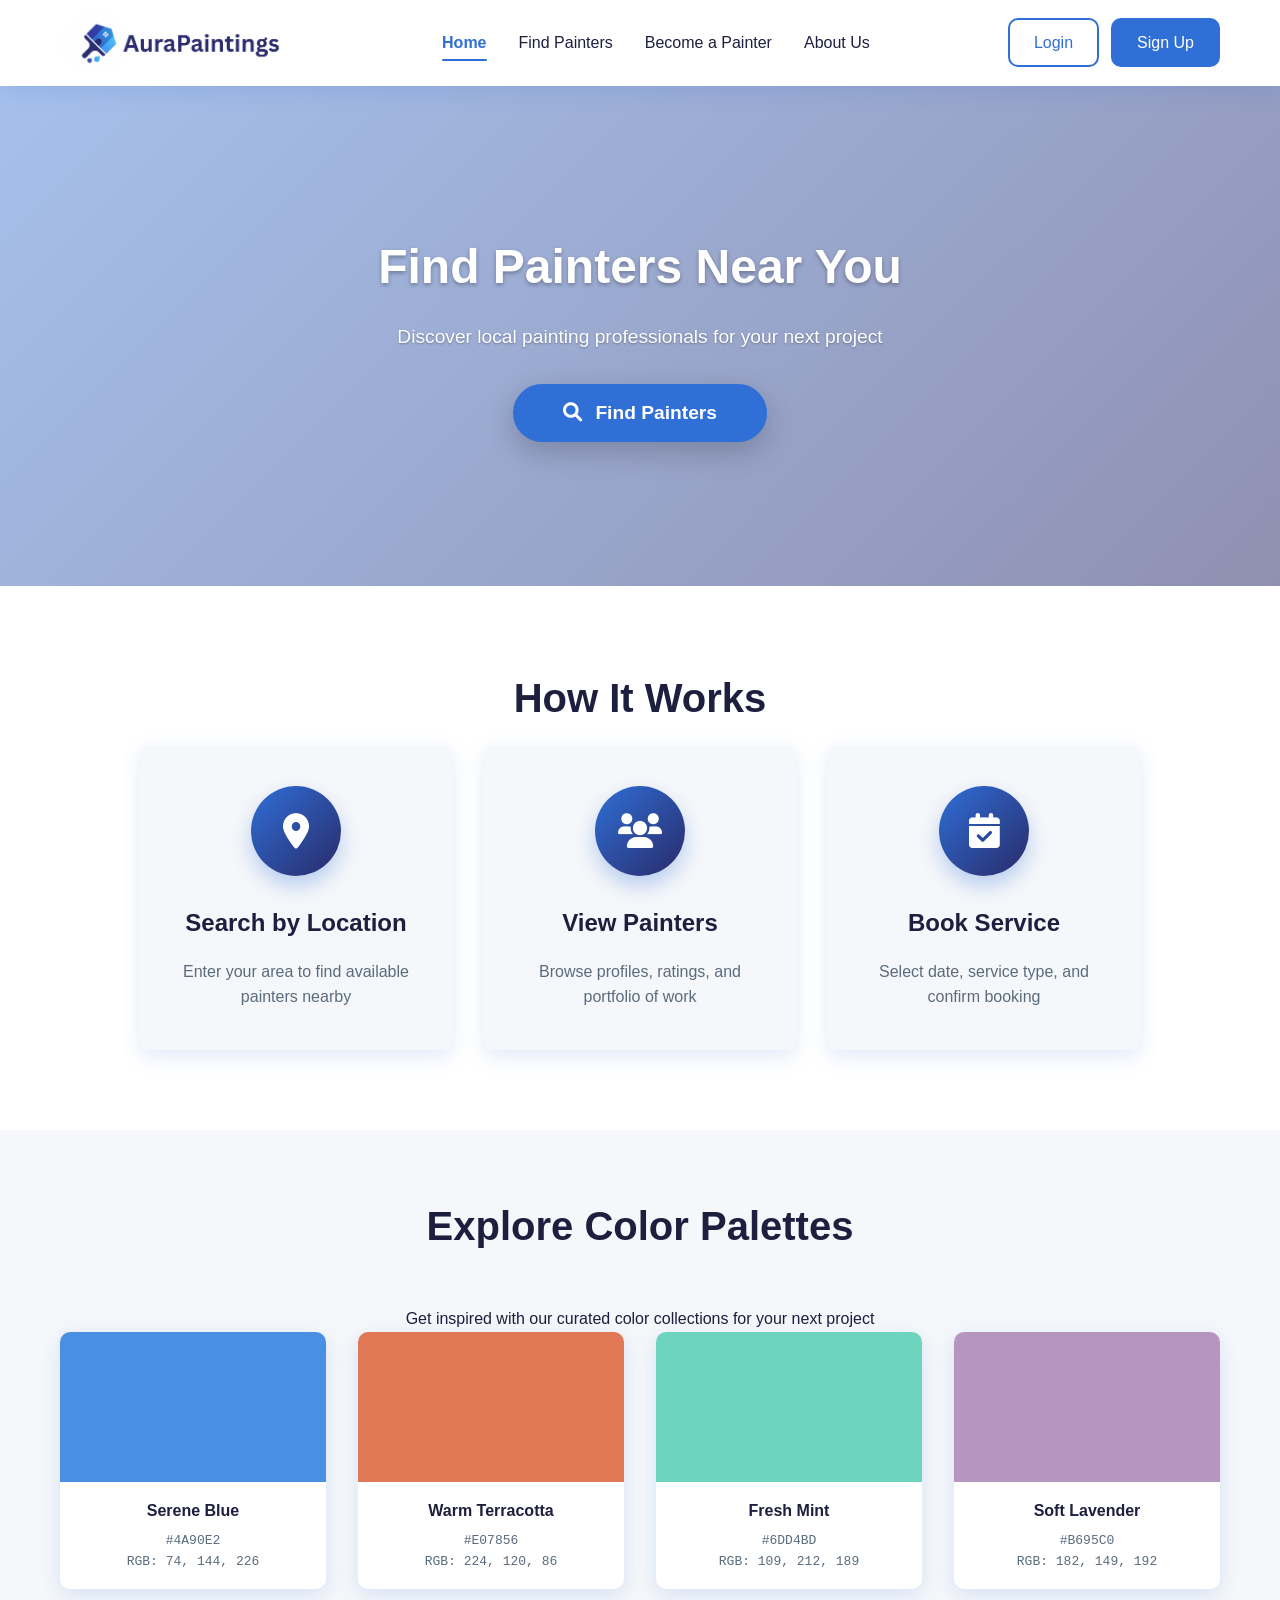
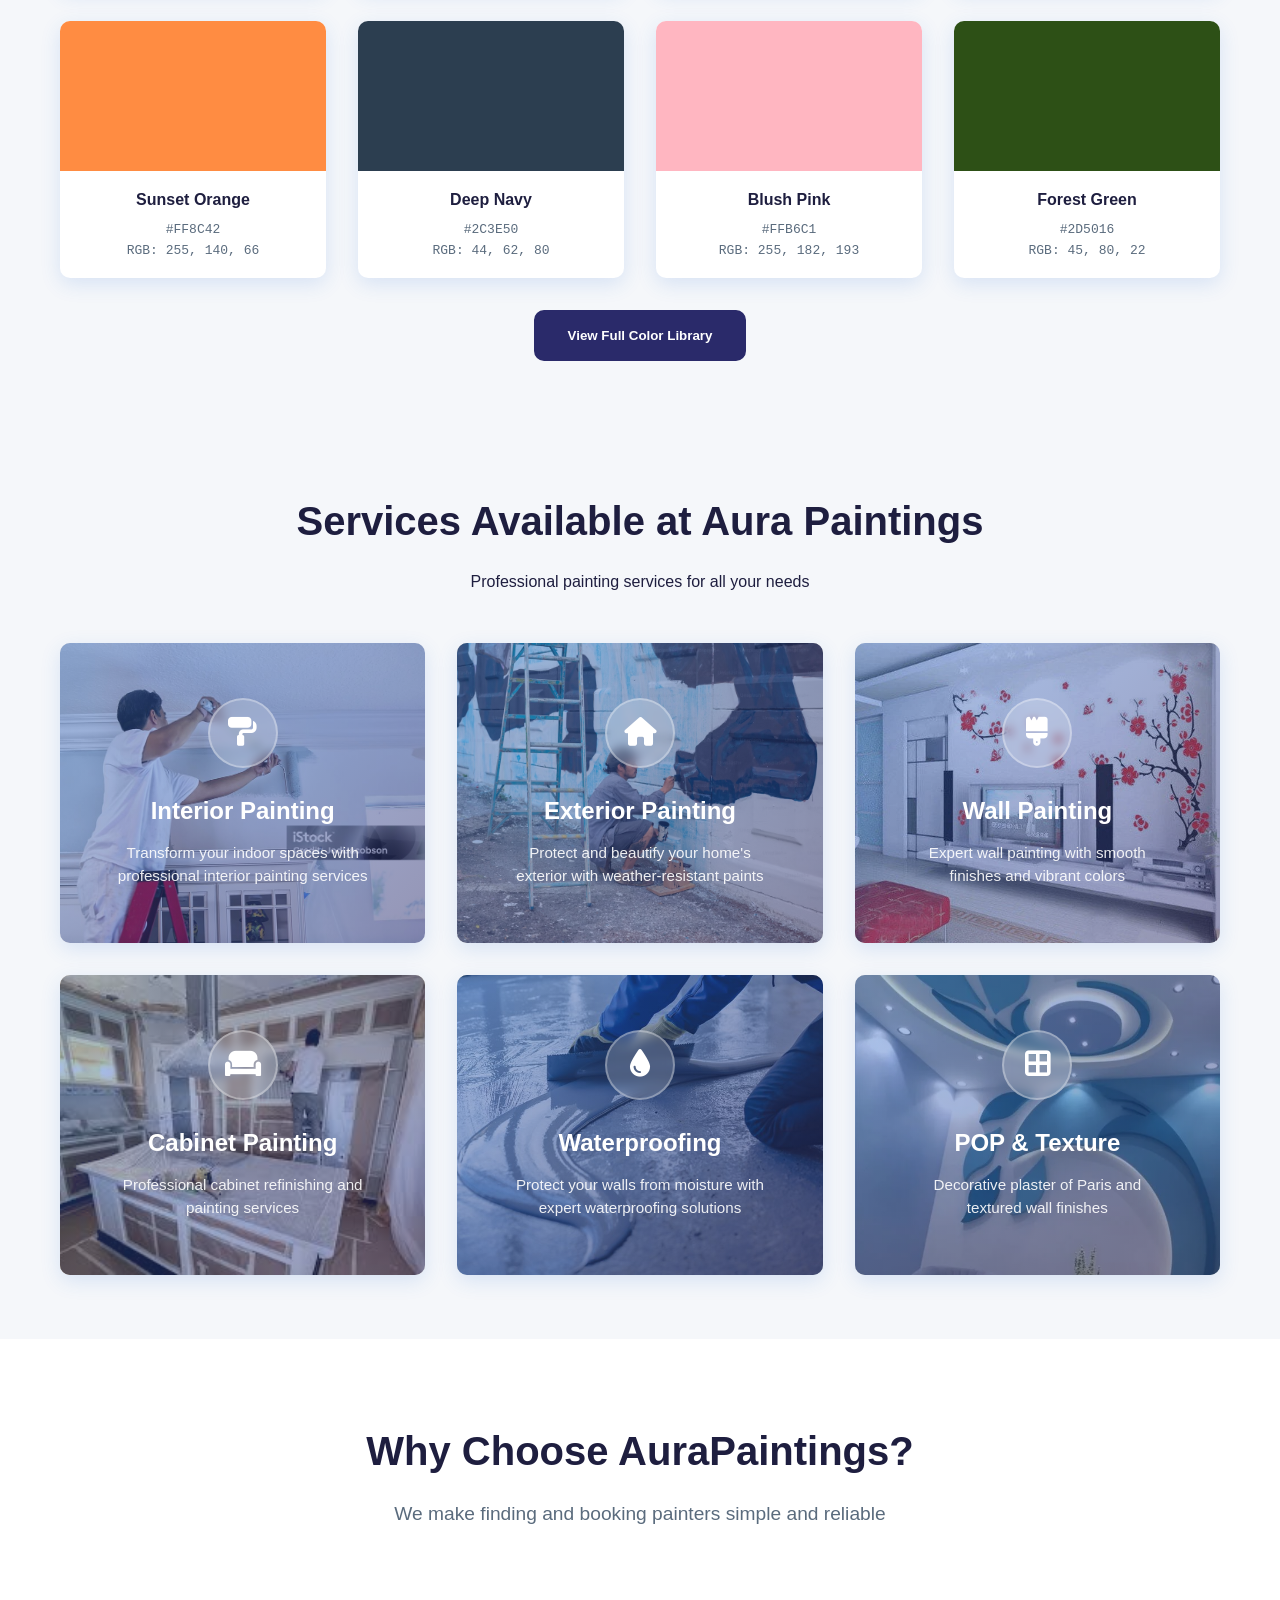
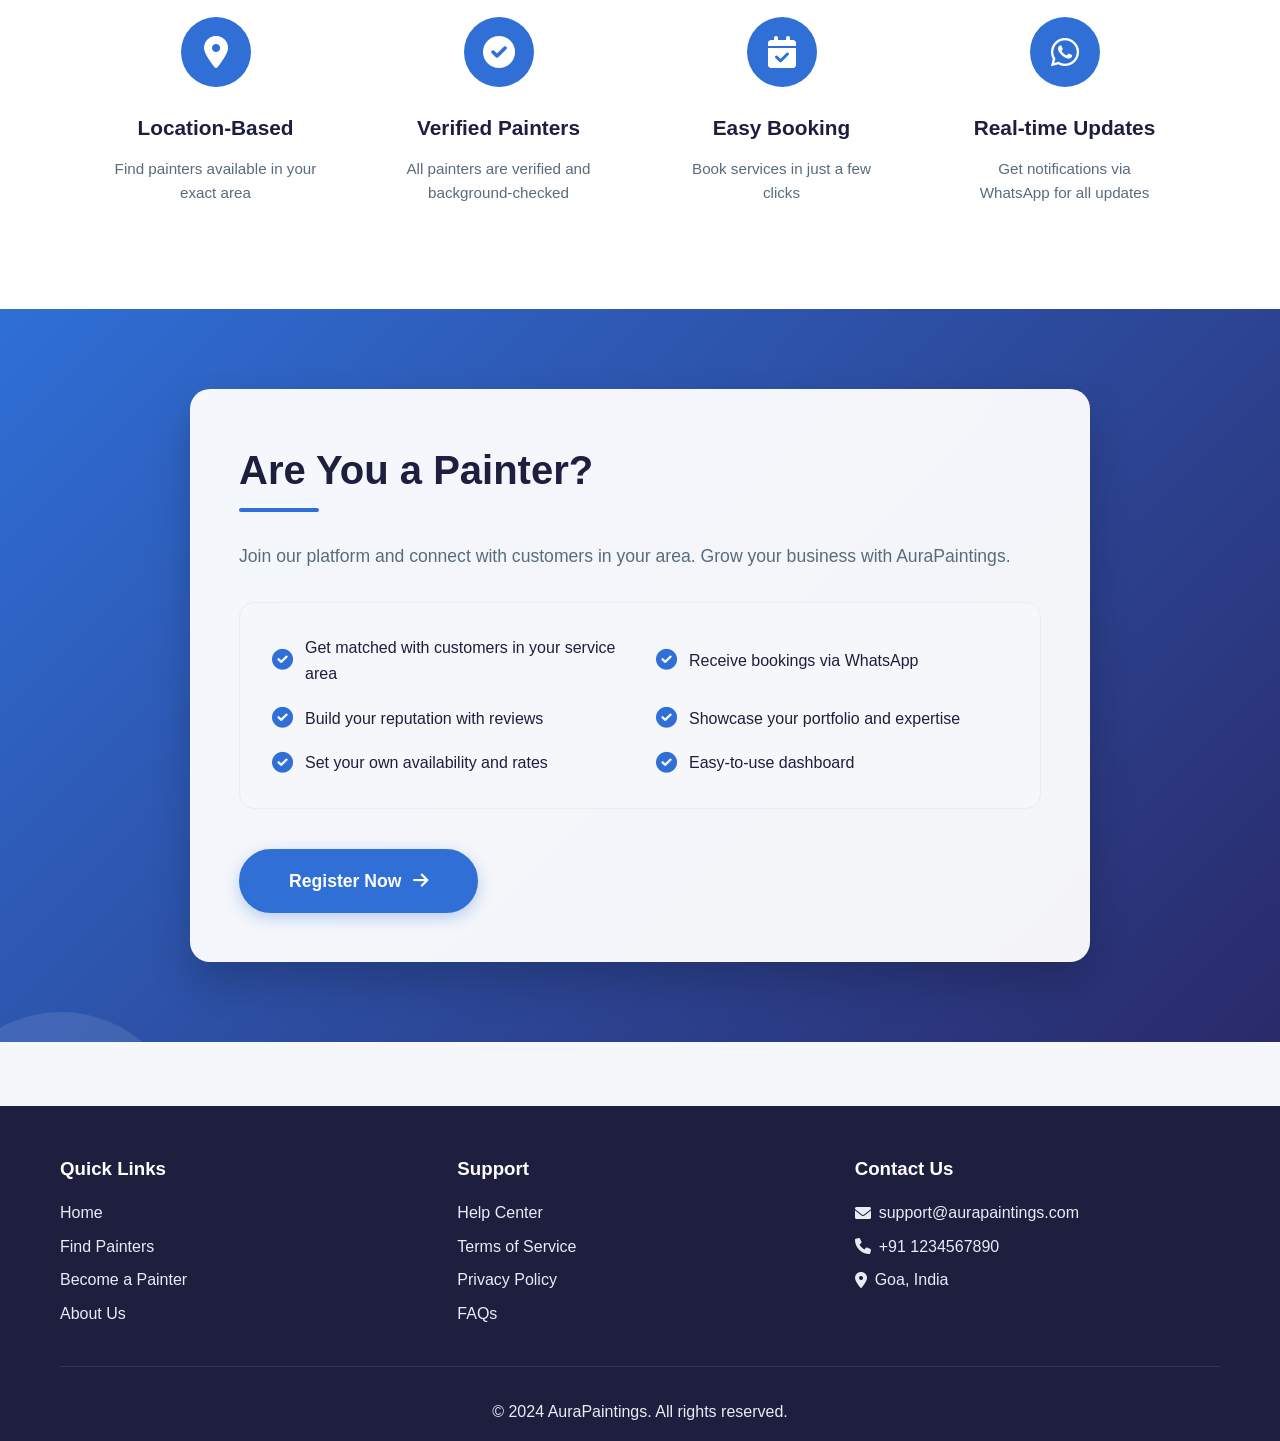
==== commit a6504e56: "css update mobile responsive" ====
--- a/index.html
+++ b/index.html
@@ -9,10 +9,7 @@
 </head>
 <body>
     <!-- Navbar -->
-   <!-- Navbar -->
-<!-- Navbar -->
-<!-- Navbar -->
-<!-- Navbar -->
+ 
 <nav class="navbar">
     <div class="nav-container">
         <!-- Logo - Left on desktop, Center on mobile -->
--- a/css/style.css
+++ b/css/style.css
@@ -341,7 +341,7 @@
     padding: 6rem 0;
     text-align: center;
     overflow: hidden;
-    min-height: 650px;
+    min-height: 500px;
     display: flex;
     align-items: center;
 }
@@ -368,8 +368,7 @@
     left: 0;
     width: 100%;
     height: 100%;
-    /* Much more transparent to show video */
-    background: linear-gradient(135deg, rgba(47, 111, 214, 0.3), rgba(42, 42, 106, 0.4));
+    background: linear-gradient(135deg, rgba(47, 111, 214, 0.4), rgba(42, 42, 106, 0.5));
     z-index: 1;
 }
 
@@ -382,57 +381,22 @@
 .hero h1 {
     font-size: 3rem;
     margin-bottom: 1rem;
-    text-shadow: 0 2px 4px rgba(0,0,0,0.2);
+    text-shadow: 0 2px 4px rgba(0,0,0,0.3);
 }
 
 .hero p {
     font-size: 1.2rem;
     margin-bottom: 2rem;
-    text-shadow: 0 1px 2px rgba(0,0,0,0.2);
-}
-
-/* Search Box */
-.search-box {
-    max-width: 600px;
-    margin: 0 auto;
-    background: var(--white);
-    border-radius: 50px;
-    padding: 0.5rem;
-    display: flex;
-    box-shadow: var(--shadow);
-}
-
-.search-box input {
-    flex: 1;
-    padding: 1rem;
-    border: none;
-    border-radius: 50px;
-    outline: none;
-    font-size: 1rem;
-}
-
-.search-box button {
-    padding: 1rem 2rem;
-    border: none;
-    border-radius: 50px;
-    background: var(--primary);
-    color: var(--white);
-    cursor: pointer;
-    font-weight: 600;
-    transition: background 0.3s;
-}
-
-.search-box button:hover {
-    background: var(--secondary);
-}
-/* Hero Button Container */
+    text-shadow: 0 1px 2px rgba(0,0,0,0.3);
+}
+
+/* Hero Button */
 .button-container {
     max-width: 600px;
     margin: 0 auto;
     text-align: center;
 }
 
-/* Hero Button */
 .btn-hero {
     padding: 1rem 3rem;
     border: none;
@@ -459,52 +423,64 @@
     margin-right: 8px;
 }
 
-/* Optional: Add a second button style if needed */
-.btn-hero-outline {
-    padding: 1rem 3rem;
-    border: 2px solid var(--white);
-    border-radius: 50px;
-    background: transparent;
-    color: var(--white);
-    cursor: pointer;
-    font-weight: 600;
-    font-size: 1.2rem;
-    transition: all 0.3s ease;
-    box-shadow: 0 10px 30px rgba(0,0,0,0.2);
-    display: inline-block;
-    margin-left: 1rem;
-}
-
-.btn-hero-outline:hover {
-    background: var(--white);
-    color: var(--primary);
-    transform: translateY(-2px);
-}
-
-/* Mobile responsive */
-@media (max-width: 768px) {
+/* ===== MOBILE OPTIMIZATIONS ===== */
+@media screen and (max-width: 768px) {
+    .hero {
+        padding: 3rem 0 !important;
+        min-height: 400px !important;
+    }
+    
+    .hero h1 {
+        font-size: 1.8rem !important;
+        padding: 0 15px;
+    }
+    
+    .hero p {
+        font-size: 1rem !important;
+        padding: 0 20px;
+    }
+    
     .btn-hero {
-        padding: 0.8rem 2rem;
-        font-size: 1rem;
-    }
-    
-    .btn-hero-outline {
-        padding: 0.8rem 2rem;
-        font-size: 1rem;
-        margin-left: 0.5rem;
-    }
-}
-
-/* If you want two buttons side by side */
-.button-group {
-    display: flex;
-    gap: 1rem;
-    justify-content: center;
-    flex-wrap: wrap;
-}
-
-/* Hide video on mobile for better performance */
-@media (max-width: 768px) {
+        padding: 0.8rem 2rem !important;
+        font-size: 1rem !important;
+        width: 90%;
+        max-width: 280px;
+    }
+    
+    /* Video still visible on mobile - just optimized */
+    .video-background {
+        display: block !important; /* Override any previous display:none */
+    }
+    
+    .video-background video {
+        object-position: center; /* Ensure video is centered */
+    }
+    
+    /* Lighter overlay on mobile for better visibility */
+    .video-overlay {
+        background: linear-gradient(135deg, rgba(47, 111, 214, 0.3), rgba(42, 42, 106, 0.4));
+    }
+}
+
+/* Small phones */
+@media screen and (max-width: 480px) {
+    .hero {
+        min-height: 350px !important;
+        padding: 2.5rem 0 !important;
+    }
+    
+    .hero h1 {
+        font-size: 1.5rem !important;
+    }
+    
+    .btn-hero {
+        padding: 0.7rem 1.5rem !important;
+        font-size: 0.95rem !important;
+    }
+}
+
+/* Optional: If you want to save bandwidth on very slow connections */
+@media screen and (max-width: 768px) and (prefers-reduced-data: reduce) {
     .video-background {
         display: none;
     }
@@ -512,58 +488,247 @@
     .hero {
         background: linear-gradient(135deg, var(--primary), var(--secondary));
     }
-    
-    .hero h1 {
-        font-size: 2rem;
-    }
-}
+}
+
+
 
 /* ===== HOW IT WORKS ===== */
 .how-it-works {
-    padding: 4rem 0;
+    padding: 5rem 0;
     background: var(--white);
 }
 
 .how-it-works h2 {
     text-align: center;
-    margin-bottom: 3rem;
+    margin-bottom: 1rem;
     font-size: 2.5rem;
     color: var(--dark);
+    font-weight: 700;
+}
+
+.how-it-works .section-subtitle {
+    text-align: center;
+    color: var(--text-light);
+    font-size: 1.2rem;
+    margin-bottom: 3rem;
+    max-width: 700px;
+    margin-left: auto;
+    margin-right: auto;
 }
 
 .steps {
     display: grid;
     grid-template-columns: repeat(3, 1fr);
     gap: 2rem;
-    max-width: 900px;
+    max-width: 1000px;
     margin: 0 auto;
 }
 
 .step-card {
     text-align: center;
-    padding: 2rem;
+    padding: 2.5rem 2rem;
     background: var(--light);
     border-radius: var(--border-radius);
     box-shadow: var(--shadow);
-    transition: transform 0.3s;
+    transition: all 0.3s ease;
+    position: relative;
+    overflow: hidden;
 }
 
 .step-card:hover {
-    transform: translateY(-5px);
+    transform: translateY(-10px);
+    box-shadow: 0 15px 35px rgba(47, 111, 214, 0.2);
+}
+
+.step-card::before {
+    content: '';
+    position: absolute;
+    top: 0;
+    left: 0;
+    right: 0;
+    height: 4px;
+    background: linear-gradient(90deg, var(--primary), var(--secondary));
+    transform: scaleX(0);
+    transition: transform 0.3s ease;
+}
+
+.step-card:hover::before {
+    transform: scaleX(1);
 }
 
 .step-icon {
-    width: 80px;
-    height: 80px;
-    background: var(--primary);
+    width: 90px;
+    height: 90px;
+    background: linear-gradient(135deg, var(--primary), var(--secondary));
     color: var(--white);
     border-radius: 50%;
     display: flex;
     align-items: center;
     justify-content: center;
-    font-size: 2rem;
-    margin: 0 auto 1rem;
-}
+    font-size: 2.2rem;
+    margin: 0 auto 1.8rem;
+    box-shadow: 0 10px 20px rgba(47, 111, 214, 0.3);
+    transition: all 0.3s ease;
+}
+
+.step-card:hover .step-icon {
+    transform: scale(1.1) rotate(5deg);
+    box-shadow: 0 15px 30px rgba(47, 111, 214, 0.4);
+}
+
+.step-card h3 {
+    font-size: 1.5rem;
+    margin-bottom: 1rem;
+    color: var(--dark);
+    font-weight: 600;
+}
+
+.step-card p {
+    color: var(--text-light);
+    line-height: 1.6;
+    font-size: 1rem;
+    max-width: 250px;
+    margin: 0 auto;
+}
+
+/* ===== MOBILE RESPONSIVE ===== */
+
+/* Tablet (768px - 992px) */
+@media screen and (max-width: 992px) {
+    .how-it-works {
+        padding: 4rem 0;
+    }
+    
+    .steps {
+        gap: 1.5rem;
+        padding: 0 1rem;
+    }
+    
+    .step-card {
+        padding: 2rem 1.5rem;
+    }
+    
+    .step-icon {
+        width: 80px;
+        height: 80px;
+        font-size: 2rem;
+    }
+    
+    .step-card h3 {
+        font-size: 1.3rem;
+    }
+}
+
+/* Mobile (768px and below) */
+@media screen and (max-width: 768px) {
+    .how-it-works {
+        padding: 3rem 0;
+    }
+    
+    .how-it-works h2 {
+        font-size: 2rem !important;
+        margin-bottom: 0.5rem;
+        padding: 0 15px;
+    }
+    
+    .how-it-works .section-subtitle {
+        font-size: 1rem !important;
+        margin-bottom: 2rem;
+        padding: 0 20px;
+    }
+    
+    .steps {
+        grid-template-columns: 1fr !important;
+        gap: 1.2rem;
+        max-width: 400px;
+        margin: 0 auto;
+    }
+    
+    .step-card {
+        padding: 1.8rem 1.5rem;
+        display: flex;
+        flex-direction: column;
+        align-items: center;
+        text-align: center;
+    }
+    
+    .step-card:hover {
+        transform: translateY(-5px);
+    }
+    
+    .step-icon {
+        width: 70px;
+        height: 70px;
+        font-size: 1.8rem;
+        margin-bottom: 1.2rem;
+    }
+    
+    .step-card h3 {
+        font-size: 1.3rem !important;
+        margin-bottom: 0.5rem;
+    }
+    
+    .step-card p {
+        font-size: 0.95rem !important;
+        max-width: 280px;
+    }
+}
+
+/* Small Mobile (480px and below) */
+@media screen and (max-width: 480px) {
+    .how-it-works {
+        padding: 2.5rem 0;
+    }
+    
+    .how-it-works h2 {
+        font-size: 1.8rem !important;
+    }
+    
+    .step-card {
+        padding: 1.5rem 1.2rem;
+    }
+    
+    .step-icon {
+        width: 60px;
+        height: 60px;
+        font-size: 1.5rem;
+        margin-bottom: 1rem;
+    }
+    
+    .step-card h3 {
+        font-size: 1.2rem !important;
+    }
+    
+    .step-card p {
+        font-size: 0.9rem !important;
+    }
+}
+
+/* Very Small Mobile (360px and below) */
+@media screen and (max-width: 360px) {
+    .how-it-works h2 {
+        font-size: 1.5rem !important;
+    }
+    
+    .step-card {
+        padding: 1.2rem 1rem;
+    }
+    
+    .step-icon {
+        width: 50px;
+        height: 50px;
+        font-size: 1.3rem;
+    }
+    
+    .step-card h3 {
+        font-size: 1.1rem !important;
+    }
+}
+
+
+
+
+
 
 /* ===== COLOR PALETTES ===== */
 .color-palettes {
@@ -2782,4 +2947,871 @@
         flex-direction: column;
         text-align: center;
     }
-}+}
+
+
+
+
+
+
+
+
+
+
+
+
+
+
+/* ===== BUTTON STYLES ===== */
+.btn {
+    padding: 0.6rem 1.5rem;
+    border: none;
+    border-radius: var(--border-radius);
+    cursor: pointer;
+    font-weight: 500;
+    transition: all 0.3s;
+    text-decoration: none;
+    display: inline-block;
+    font-size: 1rem;
+    text-align: center;
+}
+
+.btn-outline {
+    background: transparent;
+    border: 2px solid var(--primary);
+    color: var(--primary);
+}
+
+.btn-outline:hover {
+    background: var(--primary);
+    color: var(--white);
+}
+
+.btn-primary {
+    background: var(--primary);
+    color: var(--white);
+    border: 2px solid var(--primary);
+}
+
+.btn-primary:hover {
+    background: transparent;
+    color: var(--primary);
+}
+
+.btn-secondary {
+    background: var(--secondary);
+    color: var(--white);
+    border: 2px solid var(--secondary);
+}
+
+.btn-secondary:hover {
+    background: transparent;
+    color: var(--secondary);
+}
+
+.btn-large {
+    padding: 1rem 2.5rem;
+    font-size: 1.1rem;
+}
+
+.btn-small {
+    padding: 0.4rem 1rem;
+    font-size: 0.9rem;
+}
+
+.btn-whatsapp {
+    background: #25D366;
+    color: white;
+    border: none;
+    padding: 0.75rem 1rem;
+    border-radius: var(--border-radius);
+    cursor: pointer;
+    display: inline-flex;
+    align-items: center;
+    justify-content: center;
+    gap: 0.5rem;
+    transition: opacity 0.3s;
+    font-weight: 500;
+    width: 100%;
+    text-align: center;
+}
+
+.btn-whatsapp:hover {
+    opacity: 0.9;
+}
+
+.btn-whatsapp i {
+    font-size: 1.2rem;
+}
+
+.btn-google {
+    width: 100%;
+    padding: 0.75rem;
+    background: var(--white);
+    border: 1px solid var(--gray);
+    border-radius: var(--border-radius);
+    display: flex;
+    align-items: center;
+    justify-content: center;
+    gap: 0.5rem;
+    cursor: pointer;
+    transition: background 0.3s;
+    font-size: 1rem;
+    color: var(--text-dark);
+}
+
+.btn-google:hover {
+    background: var(--light);
+}
+
+.btn-google i {
+    color: #DB4437;
+    font-size: 1.2rem;
+}
+
+.btn-register {
+    display: inline-flex;
+    align-items: center;
+    gap: 0.75rem;
+    background: var(--primary);
+    color: var(--white);
+    padding: 1rem 3rem;
+    border-radius: 50px;
+    text-decoration: none;
+    font-weight: 600;
+    font-size: 1.1rem;
+    transition: all 0.3s;
+    border: 2px solid var(--primary);
+    box-shadow: 0 5px 15px rgba(47, 111, 214, 0.3);
+}
+
+.btn-register:hover {
+    background: transparent;
+    color: var(--primary);
+    transform: translateX(5px);
+    box-shadow: 0 8px 25px rgba(47, 111, 214, 0.4);
+}
+
+.btn-register i {
+    transition: transform 0.3s;
+}
+
+.btn-register:hover i {
+    transform: translateX(8px);
+}
+
+/* Hero Button */
+.btn-hero {
+    padding: 1rem 3rem;
+    border: none;
+    border-radius: 50px;
+    background: var(--primary);
+    color: var(--white);
+    cursor: pointer;
+    font-weight: 600;
+    font-size: 1.2rem;
+    transition: all 0.3s ease;
+    box-shadow: 0 10px 30px rgba(0,0,0,0.2);
+    display: inline-block;
+    border: 2px solid var(--primary);
+}
+
+.btn-hero:hover {
+    background: transparent;
+    color: var(--white);
+    transform: translateY(-2px);
+    box-shadow: 0 15px 35px rgba(0,0,0,0.3);
+}
+
+.btn-hero i {
+    margin-right: 8px;
+}
+
+.btn-hero-outline {
+    padding: 1rem 3rem;
+    border: 2px solid var(--white);
+    border-radius: 50px;
+    background: transparent;
+    color: var(--white);
+    cursor: pointer;
+    font-weight: 600;
+    font-size: 1.2rem;
+    transition: all 0.3s ease;
+    box-shadow: 0 10px 30px rgba(0,0,0,0.2);
+    display: inline-block;
+    margin-left: 1rem;
+}
+
+.btn-hero-outline:hover {
+    background: var(--white);
+    color: var(--primary);
+    transform: translateY(-2px);
+}
+
+/* Button Group */
+.button-group {
+    display: flex;
+    gap: 1rem;
+    justify-content: center;
+    flex-wrap: wrap;
+}
+
+/* Mobile Responsive */
+@media (max-width: 768px) {
+    .btn {
+        padding: 0.5rem 1.2rem;
+        font-size: 0.9rem;
+    }
+    
+    .btn-hero {
+        padding: 0.8rem 2rem;
+        font-size: 1rem;
+    }
+    
+    .btn-hero-outline {
+        padding: 0.8rem 2rem;
+        font-size: 1rem;
+        margin-left: 0.5rem;
+    }
+    
+    .btn-register {
+        padding: 0.8rem 2rem;
+        font-size: 1rem;
+    }
+}
+
+
+
+
+
+
+
+
+
+
+
+
+
+
+
+
+
+
+
+
+
+
+
+
+/* ===== COMPREHENSIVE MOBILE RESPONSIVENESS ===== */
+@media screen and (max-width: 768px) {
+    
+    /* General Container */
+    .container {
+        padding: 0 15px;
+        width: 100%;
+        overflow-x: hidden;
+    }
+    
+    /* Typography */
+    h1 {
+        font-size: 1.8rem !important;
+        line-height: 1.3;
+    }
+    
+    h2 {
+        font-size: 1.5rem !important;
+    }
+    
+    h3 {
+        font-size: 1.2rem !important;
+    }
+    
+    p {
+        font-size: 0.95rem !important;
+        line-height: 1.5;
+    }
+    
+    /* ===== HERO SECTION ===== */
+    .hero {
+        padding: 3rem 0 !important;
+        min-height: auto !important;
+    }
+    
+    .hero h1 {
+        font-size: 1.8rem !important;
+        padding: 0 10px;
+    }
+    
+    .hero p {
+        font-size: 1rem !important;
+        padding: 0 15px;
+    }
+    
+    .btn-hero {
+        padding: 0.8rem 1.5rem !important;
+        font-size: 1rem !important;
+        width: 90%;
+        max-width: 300px;
+    }
+    
+    /* ===== HOW IT WORKS ===== */
+    .how-it-works {
+        padding: 2rem 0 !important;
+    }
+    
+    .steps {
+        grid-template-columns: 1fr !important;
+        gap: 1rem !important;
+        padding: 0 10px;
+    }
+    
+    .step-card {
+        padding: 1.5rem !important;
+    }
+    
+    .step-icon {
+        width: 60px !important;
+        height: 60px !important;
+        font-size: 1.5rem !important;
+    }
+    
+    /* ===== COLOR PALETTES ===== */
+    .color-palettes {
+        padding: 2rem 0 !important;
+    }
+    
+    .color-grid {
+        grid-template-columns: repeat(2, 1fr) !important;
+        gap: 0.8rem !important;
+        padding: 0 5px;
+    }
+    
+    .color-card {
+        margin-bottom: 0.5rem;
+    }
+    
+    .color-swatch {
+        height: 100px !important;
+    }
+    
+    .color-info {
+        padding: 0.5rem !important;
+    }
+    
+    .color-name {
+        font-size: 0.9rem !important;
+    }
+    
+    .color-hex {
+        font-size: 0.8rem !important;
+    }
+    
+    /* ===== SERVICES SECTION ===== */
+    .services {
+        padding: 2rem 0 !important;
+    }
+    
+    .service-grid {
+        grid-template-columns: 1fr !important;
+        gap: 1rem !important;
+    }
+    
+    .service-card {
+        height: 200px !important;
+    }
+    
+    .service-icon {
+        width: 50px !important;
+        height: 50px !important;
+        font-size: 1.3rem !important;
+        margin-bottom: 0.8rem !important;
+    }
+    
+    .service-content h3 {
+        font-size: 1.2rem !important;
+        margin-bottom: 0.3rem !important;
+    }
+    
+    .service-content p {
+        font-size: 0.85rem !important;
+        max-width: 100% !important;
+        padding: 0 10px;
+    }
+    
+    /* ===== WHY CHOOSE US ===== */
+    .why-choose-us {
+        padding: 2rem 0 !important;
+    }
+    
+    .section-subtitle {
+        font-size: 1rem !important;
+        margin-bottom: 2rem !important;
+        padding: 0 15px;
+    }
+    
+    .features-grid {
+        grid-template-columns: 1fr !important;
+        gap: 1.5rem !important;
+    }
+    
+    .feature-card {
+        padding: 1rem !important;
+    }
+    
+    .feature-icon {
+        width: 60px !important;
+        height: 60px !important;
+        font-size: 1.5rem !important;
+        margin-bottom: 1rem !important;
+    }
+    
+    .feature-card p {
+        max-width: 100% !important;
+    }
+    
+    /* ===== JOIN PAINTER SECTION ===== */
+    .join-painter {
+        padding: 2rem 0 !important;
+    }
+    
+    .painter-cta {
+        padding: 1.5rem !important;
+        margin: 0 10px;
+    }
+    
+    .painter-cta h2 {
+        font-size: 1.5rem !important;
+    }
+    
+    .painter-cta h2::after {
+        width: 50px !important;
+        height: 3px !important;
+    }
+    
+    .cta-subtitle {
+        font-size: 0.95rem !important;
+        margin: 1rem 0 !important;
+    }
+    
+    .benefits-grid {
+        grid-template-columns: 1fr !important;
+        gap: 0.8rem !important;
+        padding: 1rem !important;
+    }
+    
+    .benefit-item {
+        font-size: 0.9rem !important;
+    }
+    
+    .btn-register {
+        padding: 0.8rem 1.5rem !important;
+        font-size: 1rem !important;
+        width: 100%;
+        justify-content: center;
+    }
+    
+    /* ===== FIND PAINTERS PAGE ===== */
+    .filters {
+        padding: 1rem !important;
+    }
+    
+    .filter-group {
+        grid-template-columns: 1fr !important;
+    }
+    
+    .filter-item {
+        margin-bottom: 1rem;
+    }
+    
+    .painter-grid {
+        grid-template-columns: 1fr !important;
+        gap: 1rem !important;
+        padding: 1rem 0 !important;
+    }
+    
+    .painter-card {
+        padding: 1rem !important;
+    }
+    
+    .painter-avatar {
+        width: 50px !important;
+        height: 50px !important;
+    }
+    
+    .painter-name {
+        font-size: 1.2rem !important;
+    }
+    
+    .painter-specialty {
+        font-size: 0.9rem !important;
+    }
+    
+    .painter-rating {
+        font-size: 0.9rem !important;
+    }
+    
+    .painter-location {
+        font-size: 0.85rem !important;
+    }
+    
+    .painter-price {
+        font-size: 0.9rem !important;
+    }
+    
+    .painter-actions {
+        flex-direction: column !important;
+        gap: 0.5rem !important;
+    }
+    
+    .painter-actions .btn {
+        width: 100% !important;
+        margin: 0 !important;
+    }
+    
+    /* Map View */
+    .map-view {
+        margin: 2rem 0 !important;
+        padding: 1rem !important;
+    }
+    
+    .map-view h3 {
+        font-size: 1.2rem !important;
+    }
+    
+    .map-view > div:last-child {
+        height: 200px !important;
+    }
+    
+    /* ===== BOOKING PAGE ===== */
+    .booking-form {
+        padding: 1.5rem !important;
+        margin: 1rem auto !important;
+    }
+    
+    .booking-form h1 {
+        font-size: 1.5rem !important;
+    }
+    
+    .form-group input,
+    .form-group select,
+    .form-group textarea {
+        padding: 0.6rem !important;
+        font-size: 0.95rem !important;
+    }
+    
+    .booking-steps {
+        padding: 1rem !important;
+    }
+    
+    .booking-steps ol {
+        margin-left: 1rem !important;
+    }
+    
+    .booking-steps li {
+        font-size: 0.9rem !important;
+    }
+    
+    /* ===== LOGIN PAGE ===== */
+    .login-container {
+        margin: 2rem 1rem !important;
+        padding: 1.5rem !important;
+        width: auto !important;
+    }
+    
+    .login-header h2 {
+        font-size: 1.5rem !important;
+    }
+    
+    .remember-forgot {
+        flex-direction: column;
+        align-items: flex-start;
+        gap: 0.5rem;
+    }
+    
+    /* ===== PAINTER REGISTRATION PAGE ===== */
+    .painter-registration-container {
+        padding: 1.5rem !important;
+        margin: 1rem !important;
+        width: auto !important;
+    }
+    
+    .specialization-grid {
+        grid-template-columns: 1fr !important;
+    }
+    
+    .service-areas-grid {
+        grid-template-columns: 1fr !important;
+    }
+    
+    .account-type-container {
+        flex-direction: column !important;
+        gap: 0.5rem !important;
+    }
+    
+    .account-type-option {
+        max-width: 100% !important;
+    }
+    
+    /* ===== PAINTER PROFILE PAGE ===== */
+    .profile-header {
+        flex-direction: column !important;
+        padding: 1.5rem !important;
+        text-align: center !important;
+    }
+    
+    .profile-header-left {
+        flex-direction: column !important;
+        gap: 1rem !important;
+    }
+    
+    .profile-avatar-large {
+        width: 100px !important;
+        height: 100px !important;
+    }
+    
+    .profile-name {
+        font-size: 1.5rem !important;
+    }
+    
+    .profile-header-right {
+        text-align: center !important;
+        width: 100%;
+    }
+    
+    .profile-actions {
+        flex-direction: column !important;
+        width: 100%;
+    }
+    
+    .profile-actions button {
+        width: 100% !important;
+    }
+    
+    .profile-grid {
+        grid-template-columns: 1fr !important;
+        gap: 1rem !important;
+    }
+    
+    .portfolio-grid {
+        grid-template-columns: 1fr !important;
+    }
+    
+    .review-summary {
+        flex-direction: column !important;
+        align-items: center !important;
+    }
+    
+    /* ===== FOOTER ===== */
+    .footer {
+        padding: 2rem 0 1rem !important;
+        margin-top: 2rem !important;
+    }
+    
+    .footer-content {
+        grid-template-columns: 1fr !important;
+        gap: 1.5rem !important;
+        text-align: center;
+    }
+    
+    .footer-section ul {
+        padding: 0;
+    }
+    
+    .contact-info li {
+        justify-content: center;
+    }
+    
+    .footer-bottom {
+        padding-top: 1.5rem !important;
+    }
+}
+
+/* Small phones (480px and below) */
+@media screen and (max-width: 480px) {
+    h1 {
+        font-size: 1.5rem !important;
+    }
+    
+    h2 {
+        font-size: 1.3rem !important;
+    }
+    
+    .color-grid {
+        grid-template-columns: 1fr !important;
+    }
+    
+    .painter-card {
+        padding: 0.8rem !important;
+    }
+    
+    .painter-avatar {
+        width: 45px !important;
+        height: 45px !important;
+    }
+    
+    .whatsapp-icon {
+        font-size: 1.8rem !important;
+    }
+    
+    .btn, 
+    .btn-primary, 
+    .btn-outline {
+        padding: 0.5rem 1rem !important;
+        font-size: 0.85rem !important;
+    }
+    
+    .login-container {
+        padding: 1rem !important;
+    }
+    
+    .profile-avatar-large {
+        width: 80px !important;
+        height: 80px !important;
+    }
+}
+
+/* Fix for very small devices */
+@media screen and (max-width: 360px) {
+    .container {
+        padding: 0 10px;
+    }
+    
+    .painter-avatar {
+        width: 40px !important;
+        height: 40px !important;
+    }
+    
+    .painter-name {
+        font-size: 1rem !important;
+    }
+}
+
+
+
+
+
+/* Form Mobile Fixes */
+@media screen and (max-width: 768px) {
+    .form-group {
+        margin-bottom: 1rem !important;
+    }
+    
+    .form-group label {
+        font-size: 0.9rem !important;
+        margin-bottom: 0.3rem !important;
+    }
+    
+    .form-group input[type="text"],
+    .form-group input[type="email"],
+    .form-group input[type="tel"],
+    .form-group input[type="password"],
+    .form-group input[type="number"],
+    .form-group select,
+    .form-group textarea {
+        font-size: 16px !important; /* Prevents zoom on iOS */
+        padding: 0.7rem !important;
+    }
+    
+    .input-group {
+        flex-direction: column !important;
+        gap: 0.5rem !important;
+    }
+    
+    .input-group input {
+        width: 100% !important;
+    }
+    
+    /* Fix for rate inputs */
+    .form-group > div[style*="display: flex"] {
+        flex-direction: column !important;
+        gap: 0.5rem !important;
+    }
+    
+    .form-group > div[style*="display: flex"] input {
+        width: 100% !important;
+    }
+}
+
+
+/* Table fixes for mobile */
+@media screen and (max-width: 768px) {
+    .availability-table {
+        font-size: 0.9rem;
+    }
+    
+    .availability-table td {
+        display: block;
+        width: 100%;
+        text-align: left;
+        padding: 0.3rem 0 !important;
+        border-bottom: none;
+    }
+    
+    .availability-table tr {
+        display: block;
+        margin-bottom: 0.5rem;
+        border-bottom: 1px solid var(--light);
+        padding-bottom: 0.5rem;
+    }
+    
+    .availability-table tr:last-child {
+        border-bottom: none;
+    }
+}
+
+/* Fix for service areas */
+@media screen and (max-width: 768px) {
+    .service-areas {
+        justify-content: center;
+    }
+    
+    .area-tag {
+        padding: 0.3rem 0.8rem !important;
+        font-size: 0.8rem !important;
+    }
+}
+
+
+/* Image fixes */
+@media screen and (max-width: 768px) {
+    img {
+        max-width: 100%;
+        height: auto;
+    }
+    
+    .portfolio-item {
+        height: 120px !important;
+    }
+    
+    .portfolio-item img {
+        object-fit: cover;
+    }
+    
+    .painter-avatar img {
+        width: 100%;
+        height: 100%;
+        object-fit: cover;
+    }
+}
+
+
+
+/* Button spacing fixes */
+@media screen and (max-width: 768px) {
+    .button-group {
+        flex-direction: column !important;
+        gap: 0.5rem !important;
+        padding: 0 1rem;
+    }
+    
+    .button-group .btn {
+        width: 100% !important;
+        margin: 0 !important;
+    }
+    
+    .btn-hero-outline {
+        margin-left: 0 !important;
+        margin-top: 0.5rem !important;
+    }
+} 
